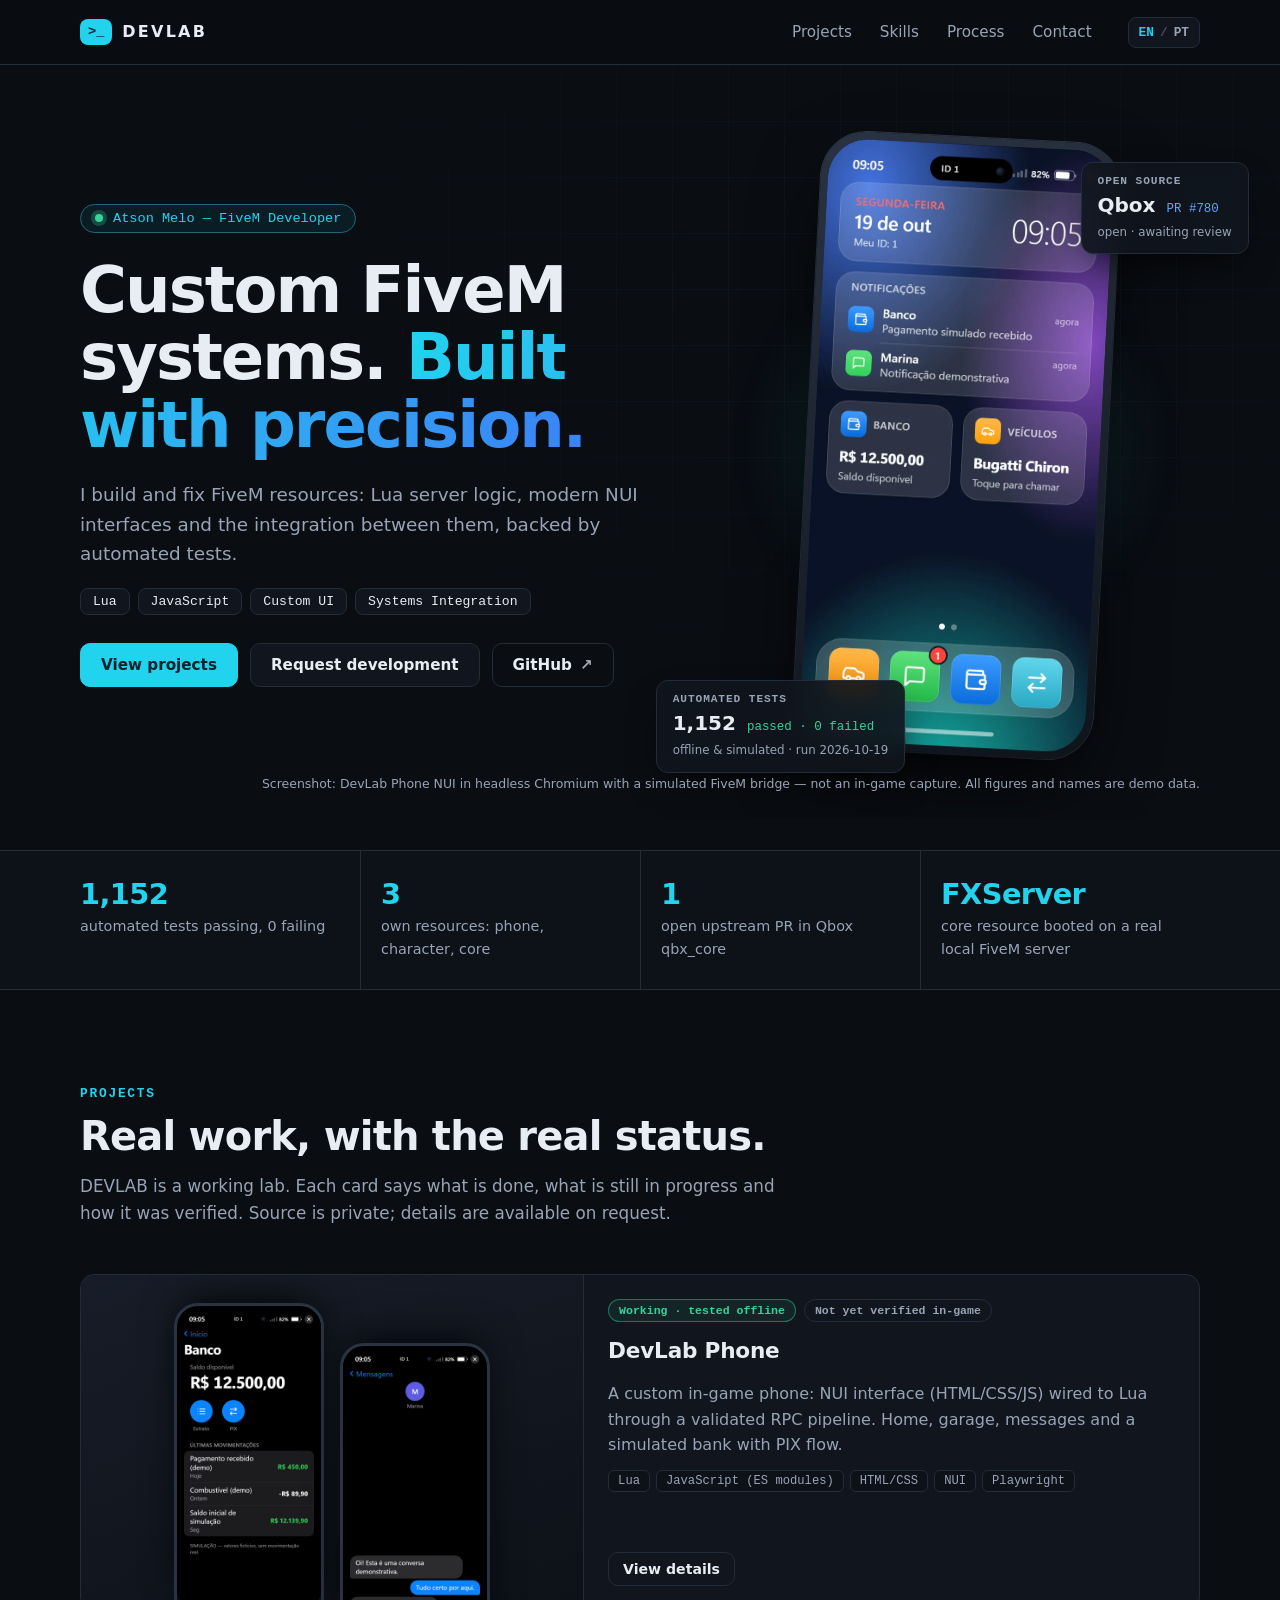
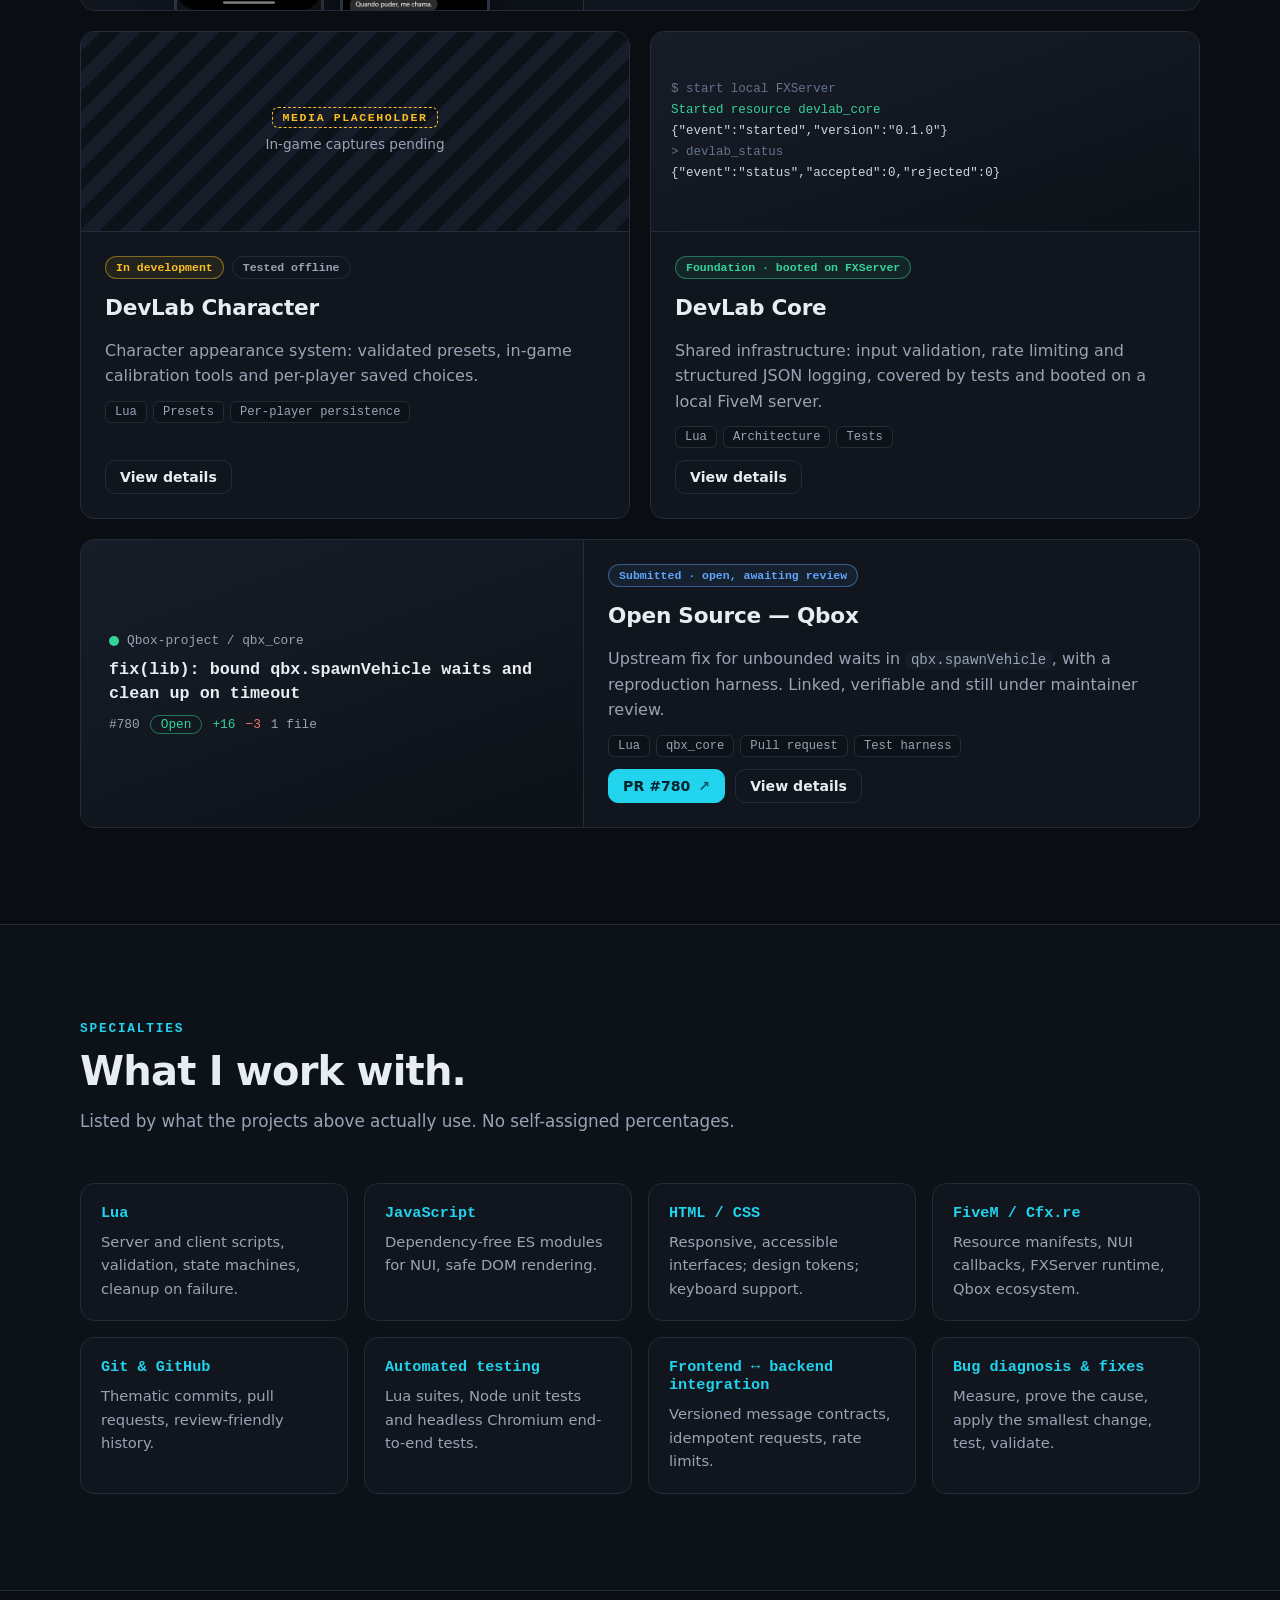
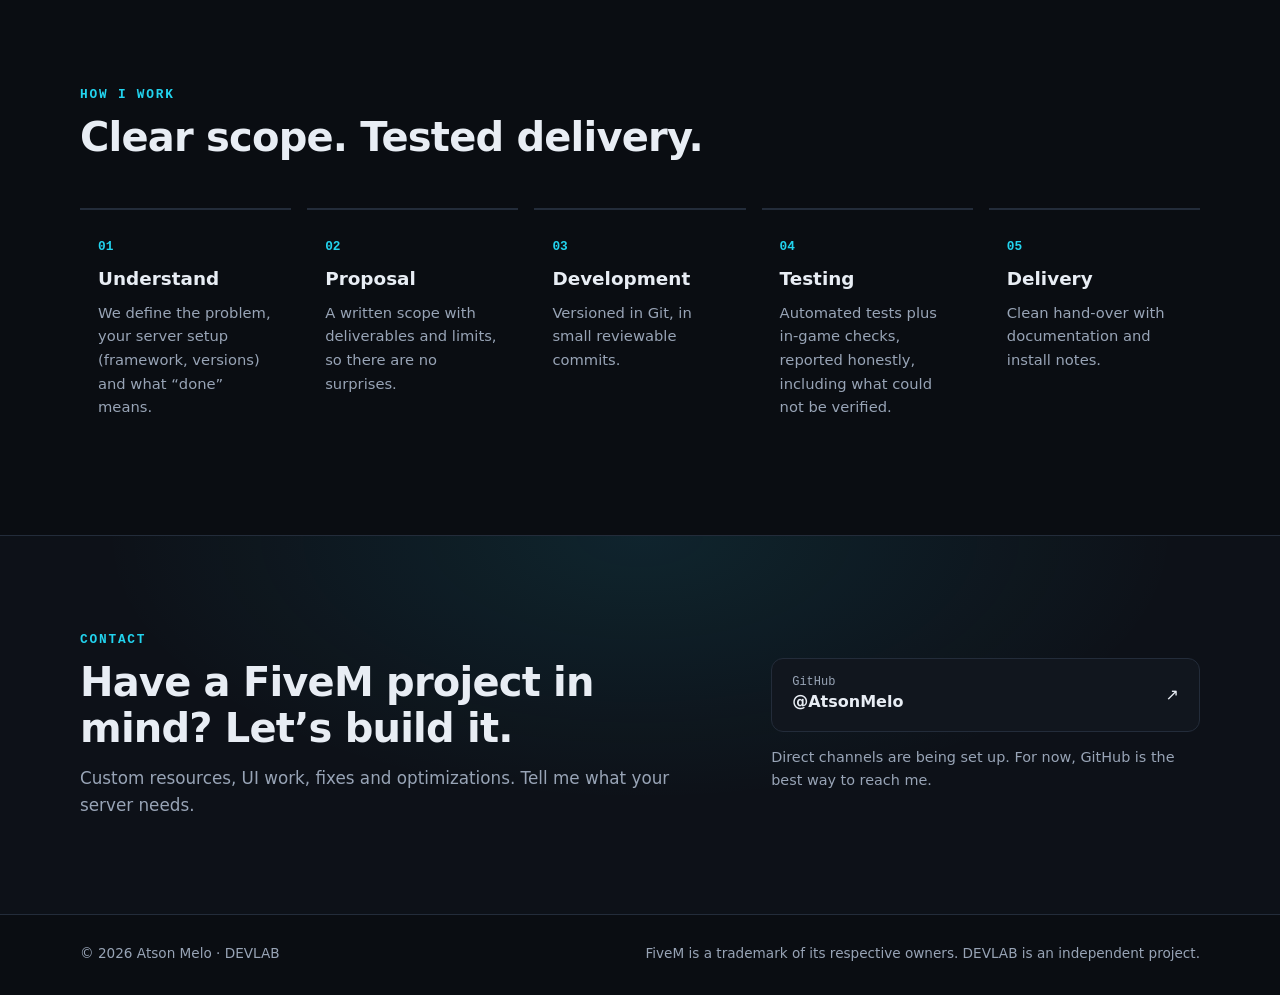
==== index.html @ 401425ad "feat: DEVLAB portfolio v1 (static, bilingual EN/PT, QA suite) Co-Authored-By: Claude Sonnet 5.5 <nor" ====
<!doctype html>
<html lang="en">
<head>
  <meta charset="utf-8">
  <meta name="viewport" content="width=device-width, initial-scale=1">
  <title>DEVLAB — Atson Melo | FiveM Developer</title>
  <meta name="description" content="Atson Melo — FiveM developer. Custom Lua systems, modern NUI interfaces, frontend/Lua integration, automated tests and open source contributions.">
  <meta name="theme-color" content="#0a0d12">
  <link rel="canonical" href="https://atsonmelo.github.io/">
  <link rel="icon" href="assets/img/favicon.svg" type="image/svg+xml">

  <meta property="og:type" content="website">
  <meta property="og:site_name" content="DEVLAB">
  <meta property="og:title" content="DEVLAB — Atson Melo | FiveM Developer">
  <meta property="og:description" content="Custom FiveM systems. Built with precision. Lua • JavaScript • Custom UI • Systems Integration.">
  <meta property="og:url" content="https://atsonmelo.github.io/">
  <meta property="og:image" content="https://atsonmelo.github.io/assets/img/og.png">
  <meta property="og:image:width" content="1200">
  <meta property="og:image:height" content="630">
  <meta name="twitter:card" content="summary_large_image">

  <link rel="stylesheet" href="assets/css/styles.css">
  <script>document.documentElement.classList.add('js')</script>
  <script type="application/ld+json">
  {"@context":"https://schema.org","@type":"Person","name":"Atson Melo","jobTitle":"FiveM Developer","url":"https://atsonmelo.github.io/","sameAs":["https://github.com/AtsonMelo"],"knowsAbout":["FiveM","Lua","JavaScript","NUI","Qbox"]}
  </script>
</head>
<body>
<a class="skip" href="#main" data-i18n="nav.skip">Skip to content</a>

<header class="site-header">
  <div class="wrap bar">
    <a class="brand" href="#top" aria-label="DEVLAB — Atson Melo"><span class="brand-mark" aria-hidden="true">&gt;_</span><span class="brand-name">DEVLAB</span></a>
    <nav class="nav" id="nav" aria-label="Primary">
      <a href="#projects" data-i18n="nav.projects">Projects</a>
      <a href="#skills" data-i18n="nav.skills">Skills</a>
      <a href="#process" data-i18n="nav.process">Process</a>
      <a href="#contact" data-i18n="nav.contact">Contact</a>
    </nav>
    <div class="bar-actions">
      <button class="lang" id="lang" type="button" aria-label="Language / Idioma" data-lang="en"><span data-l="en">EN</span><i aria-hidden="true">/</i><span data-l="pt">PT</span></button>
      <button class="burger" id="burger" type="button" aria-label="Menu" aria-expanded="false" aria-controls="nav"><span></span><span></span></button>
    </div>
  </div>
</header>

<main id="main">
<!-- ============ HERO ============ -->
<section class="hero" id="top">
  <div class="wrap hero-grid">
    <div class="hero-copy">
      <p class="eyebrow"><span class="dot" aria-hidden="true"></span><span data-i18n="hero.eyebrow">Atson Melo — FiveM Developer</span></p>
      <h1><span data-i18n="hero.h1a">Custom FiveM systems.</span> <em data-i18n="hero.h1b">Built with precision.</em></h1>
      <p class="lead" data-i18n="hero.lead">I build and fix FiveM resources: Lua server logic, modern NUI interfaces and the integration between them, backed by automated tests.</p>
      <p class="stack" aria-label="Stack"><span>Lua</span><span>JavaScript</span><span>Custom UI</span><span>Systems Integration</span></p>
      <div class="cta-row">
        <a class="btn primary" href="#projects" data-i18n="hero.cta1">View projects</a>
        <a class="btn" href="#contact" data-i18n="hero.cta2">Request development</a>
        <a class="btn ghost" href="https://github.com/AtsonMelo" rel="noopener" data-github>GitHub<span class="ext" aria-hidden="true">↗</span></a>
      </div>
    </div>

    <div class="hero-visual" aria-hidden="false">
      <div class="glow" aria-hidden="true"></div>
      <figure class="phone-frame">
        <img src="assets/img/phone-home.webp" width="332" height="700" alt="DevLab Phone home screen: widgets, notifications and app dock, rendered in headless Chromium with a simulated FiveM bridge" data-i18n-alt="hero.phoneAlt" fetchpriority="high">
      </figure>
      <div class="float f1">
        <span class="f-label" data-i18n="hero.f1l">Automated tests</span>
        <strong>1,152 <small>passed · 0 failed</small></strong>
        <span class="f-note" data-i18n="hero.f1n">offline &amp; simulated · run 2026-10-19</span>
      </div>
      <div class="float f2">
        <span class="f-label" data-i18n="hero.f2l">Open source</span>
        <strong>Qbox <small>PR #780</small></strong>
        <span class="f-note" data-i18n="hero.f2n">open · awaiting review</span>
      </div>
    </div>
  </div>
  <p class="wrap shot-note" data-i18n="hero.shotNote">Screenshot: DevLab Phone NUI in headless Chromium with a simulated FiveM bridge — not an in-game capture. All figures and names are demo data.</p>
</section>

<!-- ============ PROOF STRIP ============ -->
<section class="proof" aria-label="Evidence">
  <div class="wrap proof-grid">
    <div><strong>1,152</strong><span data-i18n="proof.tests">automated tests passing, 0 failing</span></div>
    <div><strong>3</strong><span data-i18n="proof.res">own resources: phone, character, core</span></div>
    <div><strong>1</strong><span data-i18n="proof.pr">open upstream PR in Qbox qbx_core</span></div>
    <div><strong>FXServer</strong><span data-i18n="proof.boot">core resource booted on a real local FiveM server</span></div>
  </div>
</section>

<!-- ============ PROJECTS ============ -->
<section class="section" id="projects">
  <div class="wrap">
    <header class="section-head">
      <p class="kicker" data-i18n="proj.kicker">Projects</p>
      <h2 data-i18n="proj.title">Real work, with the real status.</h2>
      <p class="sub" data-i18n="proj.sub">DEVLAB is a working lab. Each card says what is done, what is still in progress and how it was verified. Source is private; details are available on request.</p>
    </header>

    <div class="cards">
      <!-- Phone -->
      <article class="card card-wide">
        <div class="card-media media-phones" aria-hidden="true">
          <img src="assets/img/phone-bank.webp" width="332" height="700" alt="" loading="lazy">
          <img src="assets/img/phone-messages.webp" width="332" height="700" alt="" loading="lazy">
        </div>
        <div class="card-body">
          <div class="badges"><span class="badge ok" data-i18n="st.tested">Working · tested offline</span><span class="badge" data-i18n="st.nogame">Not yet verified in-game</span></div>
          <h3>DevLab Phone</h3>
          <p data-i18n="p.phone.desc">A custom in-game phone: NUI interface (HTML/CSS/JS) wired to Lua through a validated RPC pipeline. Home, garage, messages and a simulated bank with PIX flow.</p>
          <ul class="tags"><li>Lua</li><li>JavaScript (ES modules)</li><li>HTML/CSS</li><li>NUI</li><li>Playwright</li></ul>
          <button class="btn small" type="button" data-open="dlg-phone" data-i18n="card.details">View details</button>
        </div>
      </article>

      <!-- Character -->
      <article class="card">
        <div class="card-media placeholder" role="img" aria-label="Media placeholder">
          <span class="ph-tag" data-i18n="ph.tag">MEDIA PLACEHOLDER</span>
          <span class="ph-txt" data-i18n="ph.char">In-game captures pending</span>
        </div>
        <div class="card-body">
          <div class="badges"><span class="badge warn" data-i18n="st.dev">In development</span><span class="badge" data-i18n="st.tested2">Tested offline</span></div>
          <h3>DevLab Character</h3>
          <p data-i18n="p.char.desc">Character appearance system: validated presets, in-game calibration tools and per-player saved choices.</p>
          <ul class="tags"><li>Lua</li><li>Presets</li><li>Per-player persistence</li></ul>
          <button class="btn small" type="button" data-open="dlg-char" data-i18n="card.details">View details</button>
        </div>
      </article>

      <!-- Core -->
      <article class="card">
        <div class="card-media term" aria-hidden="true">
<pre><span class="t-dim">$ start local FXServer</span>
<span class="t-ok">Started resource devlab_core</span>
{"event":"started","version":"0.1.0"}
<span class="t-dim">&gt; devlab_status</span>
{"event":"status","accepted":0,"rejected":0}</pre>
        </div>
        <div class="card-body">
          <div class="badges"><span class="badge ok" data-i18n="st.found">Foundation · booted on FXServer</span></div>
          <h3>DevLab Core</h3>
          <p data-i18n="p.core.desc">Shared infrastructure: input validation, rate limiting and structured JSON logging, covered by tests and booted on a local FiveM server.</p>
          <ul class="tags"><li>Lua</li><li data-i18n="tag.arch">Architecture</li><li data-i18n="tag.tests">Tests</li></ul>
          <button class="btn small" type="button" data-open="dlg-core" data-i18n="card.details">View details</button>
        </div>
      </article>

      <!-- Qbox -->
      <article class="card card-wide card-oss">
        <div class="card-media oss" aria-hidden="true">
          <div class="pr-chip"><span class="pr-dot"></span>Qbox-project / qbx_core</div>
          <div class="pr-title">fix(lib): bound qbx.spawnVehicle waits and clean up on timeout</div>
          <div class="pr-meta"><span>#780</span><span class="pr-state">Open</span><span class="plus">+16</span><span class="minus">−3</span><span>1 file</span></div>
        </div>
        <div class="card-body">
          <div class="badges"><span class="badge info" data-i18n="st.open">Submitted · open, awaiting review</span></div>
          <h3>Open Source — Qbox</h3>
          <p data-i18n="p.oss.desc">Upstream fix for unbounded waits in <code>qbx.spawnVehicle</code>, with a reproduction harness. Linked, verifiable and still under maintainer review.</p>
          <ul class="tags"><li>Lua</li><li>qbx_core</li><li>Pull request</li><li>Test harness</li></ul>
          <div class="card-actions">
            <a class="btn small primary" href="https://github.com/Qbox-project/qbx_core/pull/780" rel="noopener">PR #780<span class="ext" aria-hidden="true">↗</span></a>
            <button class="btn small" type="button" data-open="dlg-oss" data-i18n="card.details">View details</button>
          </div>
        </div>
      </article>
    </div>
  </div>
</section>

<!-- ============ SKILLS ============ -->
<section class="section alt" id="skills">
  <div class="wrap">
    <header class="section-head">
      <p class="kicker" data-i18n="sk.kicker">Specialties</p>
      <h2 data-i18n="sk.title">What I work with.</h2>
      <p class="sub" data-i18n="sk.sub">Listed by what the projects above actually use. No self-assigned percentages.</p>
    </header>
    <ul class="skills">
      <li><b>Lua</b><span data-i18n="sk.lua">Server and client scripts, validation, state machines, cleanup on failure.</span></li>
      <li><b>JavaScript</b><span data-i18n="sk.js">Dependency-free ES modules for NUI, safe DOM rendering.</span></li>
      <li><b>HTML / CSS</b><span data-i18n="sk.css">Responsive, accessible interfaces; design tokens; keyboard support.</span></li>
      <li><b>FiveM / Cfx.re</b><span data-i18n="sk.cfx">Resource manifests, NUI callbacks, FXServer runtime, Qbox ecosystem.</span></li>
      <li><b>Git &amp; GitHub</b><span data-i18n="sk.git">Thematic commits, pull requests, review-friendly history.</span></li>
      <li><b data-i18n="sk.testsT">Automated testing</b><span data-i18n="sk.tests">Lua suites, Node unit tests and headless Chromium end-to-end tests.</span></li>
      <li><b data-i18n="sk.intT">Frontend ↔ backend integration</b><span data-i18n="sk.int">Versioned message contracts, idempotent requests, rate limits.</span></li>
      <li><b data-i18n="sk.dbgT">Bug diagnosis &amp; fixes</b><span data-i18n="sk.dbg">Measure, prove the cause, apply the smallest change, test, validate.</span></li>
    </ul>
  </div>
</section>

<!-- ============ PROCESS ============ -->
<section class="section" id="process">
  <div class="wrap">
    <header class="section-head">
      <p class="kicker" data-i18n="pr.kicker">How I work</p>
      <h2 data-i18n="pr.title">Clear scope. Tested delivery.</h2>
    </header>
    <ol class="steps">
      <li><span class="n">01</span><h3 data-i18n="pr.s1">Understand</h3><p data-i18n="pr.s1d">We define the problem, your server setup (framework, versions) and what “done” means.</p></li>
      <li><span class="n">02</span><h3 data-i18n="pr.s2">Proposal</h3><p data-i18n="pr.s2d">A written scope with deliverables and limits, so there are no surprises.</p></li>
      <li><span class="n">03</span><h3 data-i18n="pr.s3">Development</h3><p data-i18n="pr.s3d">Versioned in Git, in small reviewable commits.</p></li>
      <li><span class="n">04</span><h3 data-i18n="pr.s4">Testing</h3><p data-i18n="pr.s4d">Automated tests plus in-game checks, reported honestly, including what could not be verified.</p></li>
      <li><span class="n">05</span><h3 data-i18n="pr.s5">Delivery</h3><p data-i18n="pr.s5d">Clean hand-over with documentation and install notes.</p></li>
    </ol>
  </div>
</section>

<!-- ============ CONTACT ============ -->
<section class="section contact" id="contact">
  <div class="wrap contact-box">
    <div>
      <p class="kicker" data-i18n="ct.kicker">Contact</p>
      <h2 data-i18n="ct.title">Have a FiveM project in mind? Let’s build it.</h2>
      <p class="sub" data-i18n="ct.sub">Custom resources, UI work, fixes and optimizations. Tell me what your server needs.</p>
    </div>
    <div class="channels">
      <ul id="channels" class="channel-list"></ul>
      <p id="channels-note" class="note" hidden data-i18n="ct.note">Direct channels are being set up. For now, GitHub is the best way to reach me.</p>
    </div>
  </div>
</section>
</main>

<footer class="site-footer">
  <div class="wrap foot">
    <span>© <span id="year">2026</span> Atson Melo · DEVLAB</span>
    <span data-i18n="ft.note">FiveM is a trademark of its respective owners. DEVLAB is an independent project.</span>
  </div>
</footer>

<!-- ============ DETAIL DIALOGS ============ -->
<dialog id="dlg-phone" aria-labelledby="dlg-phone-t">
  <div class="dlg-head"><h3 id="dlg-phone-t">DevLab Phone</h3><button class="x" type="button" data-close aria-label="Close">×</button></div>
  <div class="dlg-body">
    <h4 data-i18n="d.done">Implemented</h4>
    <ul>
      <li data-i18n="p.phone.a1">HUD button, cursor mode, navigation stack and layered ESC handling.</li>
      <li data-i18n="p.phone.a2">NUI ↔ Lua handshake with reconnect, and an RPC pipeline with idempotency and rate limiting.</li>
      <li data-i18n="p.phone.a3">Apps: home widgets, garage (vehicle-call state machine), messages, DevBank and PIX flow.</li>
      <li data-i18n="p.phone.a4">Banking and messages are simulations with demo data; no real value is moved.</li>
      <li data-i18n="p.phone.a5">User text is rendered as plain text; HTML in messages stays literal (covered by a test).</li>
    </ul>
    <h4 data-i18n="d.tests">Verification</h4>
    <ul>
      <li data-i18n="p.phone.t1">617 Lua assertions, 5 Node unit tests, 112 headless Chromium end-to-end checks.</li>
      <li data-i18n="p.phone.t2">Run on 2026-10-19, 0 failures. All with a simulated FiveM bridge.</li>
    </ul>
    <h4 data-i18n="d.next">Not done yet</h4>
    <ul>
      <li data-i18n="p.phone.n1">In-game verification on GTA V Enhanced (NUI focus, ESC vs. pause menu).</li>
      <li data-i18n="p.phone.n2">Persistence, Qbox adapter and real player-to-player messaging.</li>
    </ul>
  </div>
</dialog>

<dialog id="dlg-char" aria-labelledby="dlg-char-t">
  <div class="dlg-head"><h3 id="dlg-char-t">DevLab Character</h3><button class="x" type="button" data-close aria-label="Close">×</button></div>
  <div class="dlg-body">
    <h4 data-i18n="d.done">Implemented</h4>
    <ul>
      <li data-i18n="p.char.a1">Appearance presets (face, hair, beard, clothing slots) applied through the game’s ped component and overlay natives.</li>
      <li data-i18n="p.char.a2">Every piece is validated against what the current game build actually has; missing ones are skipped and logged instead of guessed.</li>
      <li data-i18n="p.char.a3">In-game calibration tools: step through pieces, keep the one you like; saved per player on the server and reused on the next apply.</li>
      <li data-i18n="p.char.a4">Optional re-apply on join and respawn.</li>
    </ul>
    <h4 data-i18n="d.tests">Verification</h4>
    <ul><li data-i18n="p.char.t1">389 offline Lua assertions, 0 failures (2026-10-19).</li></ul>
    <h4 data-i18n="d.next">Not done yet</h4>
    <ul><li data-i18n="p.char.n1">Nothing has been verified visually in GTA V Enhanced yet, so no screenshots are shown. The card uses a placeholder on purpose.</li></ul>
  </div>
</dialog>

<dialog id="dlg-core" aria-labelledby="dlg-core-t">
  <div class="dlg-head"><h3 id="dlg-core-t">DevLab Core</h3><button class="x" type="button" data-close aria-label="Close">×</button></div>
  <div class="dlg-body">
    <h4 data-i18n="d.done">Implemented</h4>
    <ul>
      <li data-i18n="p.core.a1">Input validation, rate limiting and structured JSON logging shared by the other resources.</li>
      <li data-i18n="p.core.a2">Booted on a real local FXServer: resource starts, logs its events and answers a console status command.</li>
    </ul>
    <h4 data-i18n="d.tests">Verification</h4>
    <ul>
      <li data-i18n="p.core.t1">29 offline assertions, 0 failures (2026-10-19).</li>
      <li data-i18n="p.core.t2">Lesson learned: offline tests with a simulated <code>require</code> hid a real load error. Only the runtime boot exposed it, so it was fixed and covered by new tests.</li>
    </ul>
    <h4 data-i18n="d.next">Not done yet</h4>
    <ul><li data-i18n="p.core.n1">In-game test with a connected client (ping/pong, rate limit, player ACE).</li></ul>
  </div>
</dialog>

<dialog id="dlg-oss" aria-labelledby="dlg-oss-t">
  <div class="dlg-head"><h3 id="dlg-oss-t">Qbox — qbx_core</h3><button class="x" type="button" data-close aria-label="Close">×</button></div>
  <div class="dlg-body">
    <h4 data-i18n="d.done">Submitted</h4>
    <ul>
      <li data-i18n="p.oss.a1">PR #780 bounds the waits in <code>qbx.spawnVehicle</code> and deletes the created vehicle on timeout (1 file, +16 −3).</li>
      <li data-i18n="p.oss.a2">Related to issue #678. A reproduction harness fails on the original code and passes with the fix.</li>
    </ul>
    <h4 data-i18n="d.status">Current status</h4>
    <ul>
      <li data-i18n="p.oss.s1">Open, review required. It has not been merged and nothing here claims it will be.</li>
      <li data-i18n="p.oss.s2">Validated in a simulated harness. It does not prove the slowdown reported in the issue is gone under real load; that depends on maintainer review and real-world testing.</li>
    </ul>
    <p class="dlg-links"><a href="https://github.com/Qbox-project/qbx_core/pull/780" rel="noopener">Pull request #780 ↗</a> · <a href="https://github.com/Qbox-project/qbx_core/issues/678" rel="noopener">Issue #678 ↗</a></p>
  </div>
</dialog>

<script src="assets/js/config.js"></script>
<script src="assets/js/i18n.js"></script>
<script src="assets/js/main.js"></script>
</body>
</html>
---- assets/css/styles.css ----
/* DEVLAB — Atson Melo. Static, no build. Tokens first; edit colors here. */
:root {
  color-scheme: dark;
  --bg: #0a0d12;
  --bg-alt: #0d1118;
  --surface: #11161e;
  --surface-2: #171d28;
  --line: #232c3a;
  --text: #e8edf4;
  --muted: #98a4b6;
  --accent: #22d3ee;
  --accent-ink: #03222a;
  --accent-2: #3b82f6;
  --ok: #34d399;
  --warn: #fbbf24;
  --info: #60a5fa;
  --radius: 14px;
  --font: ui-sans-serif, system-ui, -apple-system, "Segoe UI", Roboto, "Helvetica Neue", Arial, sans-serif;
  --mono: ui-monospace, "Cascadia Code", "SF Mono", Menlo, Consolas, monospace;
  --wrap: 1120px;
}
*, *::before, *::after { box-sizing: border-box; }
html { scroll-behavior: smooth; scroll-padding-top: 76px; }
body { margin: 0; background: var(--bg); color: var(--text); font: 16px/1.6 var(--font); -webkit-font-smoothing: antialiased; }
img { max-width: 100%; height: auto; display: block; }
a { color: inherit; }
code { font-family: var(--mono); font-size: .88em; background: var(--surface-2); padding: .1em .4em; border-radius: 6px; }
.wrap { width: min(var(--wrap), 100% - 32px); margin-inline: auto; }
:focus-visible { outline: 2px solid var(--accent); outline-offset: 3px; border-radius: 6px; }
.skip { position: absolute; left: 16px; top: -60px; background: var(--accent); color: var(--accent-ink); padding: 8px 14px; border-radius: 8px; z-index: 100; font-weight: 600; }
.skip:focus { top: 12px; }

/* ---------- header ---------- */
.site-header { position: sticky; top: 0; z-index: 50; background: color-mix(in srgb, var(--bg) 82%, transparent); backdrop-filter: blur(12px); border-bottom: 1px solid var(--line); }
.bar { display: flex; align-items: center; gap: 24px; height: 64px; }
.brand { display: inline-flex; align-items: center; gap: 10px; text-decoration: none; font-weight: 800; letter-spacing: .14em; }
.brand-mark { font-family: var(--mono); color: var(--accent-ink); background: var(--accent); border-radius: 8px; padding: 2px 8px; font-size: .85rem; letter-spacing: 0; }
.nav { display: flex; gap: 4px; margin-left: auto; }
.nav a { text-decoration: none; color: var(--muted); padding: 8px 12px; border-radius: 8px; font-size: .95rem; transition: color .2s, background .2s; }
.nav a:hover { color: var(--text); background: var(--surface); }
.bar-actions { display: flex; align-items: center; gap: 8px; }
.lang { font: 600 .8rem var(--mono); color: var(--muted); background: var(--surface); border: 1px solid var(--line); border-radius: 8px; padding: 7px 10px; cursor: pointer; display: inline-flex; gap: 6px; }
.lang i { opacity: .4; font-style: normal; }
.lang[data-lang="en"] [data-l="en"], .lang[data-lang="pt"] [data-l="pt"] { color: var(--accent); }
.lang:hover { border-color: var(--accent); }
.burger { display: none; width: 40px; height: 36px; background: var(--surface); border: 1px solid var(--line); border-radius: 8px; cursor: pointer; position: relative; }
.burger span { position: absolute; left: 10px; right: 10px; height: 2px; background: var(--text); transition: transform .2s, top .2s; }
.burger span:nth-child(1) { top: 13px; } .burger span:nth-child(2) { top: 21px; }
.burger[aria-expanded="true"] span:nth-child(1) { top: 17px; transform: rotate(45deg); }
.burger[aria-expanded="true"] span:nth-child(2) { top: 17px; transform: rotate(-45deg); }

/* ---------- buttons ---------- */
.btn { display: inline-flex; align-items: center; gap: 8px; font: 600 .95rem var(--font); text-decoration: none; color: var(--text); background: var(--surface); border: 1px solid var(--line); padding: 12px 20px; border-radius: 10px; cursor: pointer; transition: transform .15s, border-color .2s, background .2s; }
.btn:hover { border-color: var(--accent); transform: translateY(-1px); }
.btn.primary { background: var(--accent); color: var(--accent-ink); border-color: var(--accent); }
.btn.primary:hover { background: #67e8f9; }
.btn.ghost { background: transparent; }
.btn.small { padding: 8px 14px; font-size: .88rem; }
.ext { opacity: .7; }

/* ---------- hero ---------- */
.hero { position: relative; padding: 72px 0 24px; overflow: hidden; }
.hero::before { content: ""; position: absolute; inset: 0; background-image: linear-gradient(var(--line) 1px, transparent 1px), linear-gradient(90deg, var(--line) 1px, transparent 1px); background-size: 56px 56px; opacity: .22; mask-image: radial-gradient(ellipse 70% 70% at 70% 30%, #000 20%, transparent 75%); pointer-events: none; }
.hero-grid { position: relative; display: grid; grid-template-columns: 1.1fr .9fr; gap: 40px; align-items: center; }
.eyebrow { display: inline-flex; align-items: center; gap: 10px; font: 500 .85rem var(--mono); color: var(--accent); border: 1px solid color-mix(in srgb, var(--accent) 35%, var(--line)); background: color-mix(in srgb, var(--accent) 8%, transparent); padding: 6px 14px; border-radius: 999px; margin: 0 0 24px; }
.dot { width: 8px; height: 8px; border-radius: 50%; background: var(--ok); box-shadow: 0 0 0 4px color-mix(in srgb, var(--ok) 25%, transparent); }
h1 { font-size: clamp(2.3rem, 5.4vw, 4rem); line-height: 1.06; letter-spacing: -.03em; margin: 0 0 20px; font-weight: 800; }
h1 em { font-style: normal; background: linear-gradient(100deg, var(--accent), var(--accent-2)); -webkit-background-clip: text; background-clip: text; color: transparent; }
.lead { font-size: 1.15rem; color: var(--muted); max-width: 56ch; margin: 0 0 20px; }
.stack { display: flex; flex-wrap: wrap; gap: 8px; margin: 0 0 28px; }
.stack span { font: 500 .82rem var(--mono); color: var(--text); background: var(--surface); border: 1px solid var(--line); padding: 5px 12px; border-radius: 8px; }
.cta-row { display: flex; flex-wrap: wrap; gap: 12px; }
.hero-visual { position: relative; display: grid; place-items: center; min-height: 520px; }
.glow { position: absolute; width: 420px; height: 420px; border-radius: 50%; background: radial-gradient(circle, color-mix(in srgb, var(--accent) 30%, transparent), transparent 68%); filter: blur(20px); }
.phone-frame { position: relative; margin: 0; width: min(300px, 70vw); border-radius: 46px; padding: 7px; background: linear-gradient(160deg, #2a3342, #0f141b); box-shadow: 0 30px 80px -20px #000, 0 0 0 1px #2f3a4b; transform: rotate(3deg); }
.phone-frame img { border-radius: 40px; }
.float { position: absolute; background: color-mix(in srgb, var(--surface) 92%, transparent); border: 1px solid var(--line); border-radius: 12px; padding: 12px 16px; display: grid; gap: 2px; box-shadow: 0 16px 40px -16px #000; backdrop-filter: blur(8px); }
.float strong { font-size: 1.25rem; }
.float small { font: 500 .78rem var(--mono); color: var(--ok); margin-left: 4px; }
.f-label { font: 600 .7rem var(--mono); text-transform: uppercase; letter-spacing: .08em; color: var(--muted); }
.f-note { font-size: .74rem; color: var(--muted); }
.f1 { left: -12%; bottom: -3%; } .f2 { right: -10%; top: 4%; } .f2 small { color: var(--info); }
.shot-note { position: relative; margin: 20px auto 0; font-size: .78rem; color: var(--muted); text-align: right; }

/* ---------- proof ---------- */
.proof { border-block: 1px solid var(--line); background: var(--bg-alt); margin-top: 32px; }
.proof-grid { display: grid; grid-template-columns: repeat(4, 1fr); }
.proof-grid > div { padding: 28px 20px; border-left: 1px solid var(--line); display: grid; gap: 4px; align-content: start; }
.proof-grid > div:first-child { border-left: 0; padding-left: 0; }
.proof strong { font-size: 1.8rem; letter-spacing: -.02em; color: var(--accent); line-height: 1.1; }
.proof span { color: var(--muted); font-size: .9rem; }

/* ---------- sections ---------- */
.section { padding: 96px 0; }
.section.alt { background: var(--bg-alt); border-block: 1px solid var(--line); }
.section-head { max-width: 720px; margin-bottom: 48px; }
.kicker { font: 600 .8rem var(--mono); text-transform: uppercase; letter-spacing: .14em; color: var(--accent); margin: 0 0 12px; }
h2 { font-size: clamp(1.7rem, 3.4vw, 2.5rem); line-height: 1.15; letter-spacing: -.02em; margin: 0 0 14px; }
.sub { color: var(--muted); margin: 0; font-size: 1.05rem; }

/* ---------- cards ---------- */
.cards { display: grid; grid-template-columns: repeat(2, 1fr); gap: 20px; }
.card { background: var(--surface); border: 1px solid var(--line); border-radius: var(--radius); overflow: hidden; display: flex; flex-direction: column; transition: border-color .25s, transform .25s; }
.card:hover { border-color: color-mix(in srgb, var(--accent) 45%, var(--line)); transform: translateY(-3px); }
.card-wide { grid-column: 1 / -1; display: grid; grid-template-columns: .9fr 1.1fr; }
.card-media { min-height: 200px; background: linear-gradient(160deg, var(--surface-2), var(--bg-alt)); border-bottom: 1px solid var(--line); display: grid; place-items: center; position: relative; overflow: hidden; }
.card-wide .card-media { border-bottom: 0; border-right: 1px solid var(--line); }
.media-phones { grid-auto-flow: column; justify-content: center; align-items: end; gap: 16px; padding: 28px 24px 0; min-height: 320px; }
.media-phones img { width: 150px; border-radius: 24px 24px 0 0; border: 3px solid #2a3342; border-bottom: 0; box-shadow: 0 -10px 40px -10px #000; }
.media-phones img:nth-child(2) { margin-bottom: -40px; }
.placeholder { background: repeating-linear-gradient(135deg, var(--surface-2) 0 14px, var(--bg-alt) 14px 28px); text-align: center; gap: 6px; align-content: center; padding: 24px; }
.ph-tag { font: 700 .72rem var(--mono); letter-spacing: .14em; color: var(--warn); border: 1px dashed var(--warn); padding: 3px 10px; border-radius: 6px; }
.ph-txt { font-size: .85rem; color: var(--muted); }
.term { padding: 20px; place-items: stretch; align-items: center; }
.term pre { margin: 0; font: .78rem/1.7 var(--mono); color: #cbd5e1; white-space: pre-wrap; word-break: break-word; }
.t-dim { color: #64748b; } .t-ok { color: var(--ok); }
.oss { padding: 28px; place-items: start; align-content: center; gap: 10px; min-height: 240px; }
.pr-chip { font: 500 .8rem var(--mono); color: var(--muted); display: flex; align-items: center; gap: 8px; }
.pr-dot { width: 10px; height: 10px; border-radius: 50%; background: var(--ok); }
.pr-title { font: 600 1.05rem/1.4 var(--mono); color: var(--text); }
.pr-meta { display: flex; flex-wrap: wrap; gap: 10px; font: .8rem var(--mono); color: var(--muted); align-items: center; }
.pr-state { color: var(--ok); border: 1px solid color-mix(in srgb, var(--ok) 50%, transparent); border-radius: 999px; padding: 1px 10px; }
.plus { color: var(--ok); } .minus { color: #f87171; }
.card-body { padding: 24px; display: flex; flex-direction: column; gap: 12px; align-items: flex-start; flex: 1; }
.card-body h3 { margin: 0; font-size: 1.35rem; letter-spacing: -.01em; }
.card-body p { margin: 0; color: var(--muted); }
.card-body .btn { margin-top: auto; }
.card-actions { display: flex; gap: 10px; flex-wrap: wrap; margin-top: auto; }
.card-actions .btn { margin-top: 0; }
.badges { display: flex; flex-wrap: wrap; gap: 8px; }
.badge { font: 600 .72rem var(--mono); padding: 4px 10px; border-radius: 999px; border: 1px solid var(--line); color: var(--muted); }
.badge.ok { color: var(--ok); border-color: color-mix(in srgb, var(--ok) 45%, transparent); background: color-mix(in srgb, var(--ok) 8%, transparent); }
.badge.warn { color: var(--warn); border-color: color-mix(in srgb, var(--warn) 45%, transparent); background: color-mix(in srgb, var(--warn) 8%, transparent); }
.badge.info { color: var(--info); border-color: color-mix(in srgb, var(--info) 45%, transparent); background: color-mix(in srgb, var(--info) 8%, transparent); }
.tags { list-style: none; display: flex; flex-wrap: wrap; gap: 6px; padding: 0; margin: 0; }
.tags li { font: .76rem var(--mono); color: var(--muted); background: var(--bg-alt); border: 1px solid var(--line); padding: 3px 9px; border-radius: 6px; }

/* ---------- skills ---------- */
.skills { list-style: none; margin: 0; padding: 0; display: grid; grid-template-columns: repeat(4, 1fr); gap: 16px; }
.skills li { background: var(--surface); border: 1px solid var(--line); border-radius: var(--radius); padding: 20px; display: grid; gap: 8px; align-content: start; }
.skills b { color: var(--accent); font: 700 .95rem var(--mono); }
.skills span { color: var(--muted); font-size: .92rem; }

/* ---------- process ---------- */
.steps { list-style: none; margin: 0; padding: 0; display: grid; grid-template-columns: repeat(5, 1fr); gap: 16px; counter-reset: s; }
.steps li { position: relative; padding: 22px 18px 20px; border-top: 2px solid var(--line); }
.steps li:hover { border-top-color: var(--accent); }
.n { font: 700 .8rem var(--mono); color: var(--accent); }
.steps h3 { margin: 6px 0 8px; font-size: 1.15rem; }
.steps p { margin: 0; color: var(--muted); font-size: .92rem; }

/* ---------- contact ---------- */
.contact { background: radial-gradient(ellipse 60% 100% at 50% 0%, color-mix(in srgb, var(--accent) 10%, transparent), transparent 70%), var(--bg-alt); border-top: 1px solid var(--line); }
.contact-box { display: grid; grid-template-columns: 1.2fr .8fr; gap: 48px; align-items: center; }
.channel-list { list-style: none; margin: 0; padding: 0; display: grid; gap: 12px; }
.channel-list a, .channel-list .static { display: flex; align-items: center; justify-content: space-between; gap: 12px; padding: 16px 20px; border-radius: 12px; border: 1px solid var(--line); background: var(--surface); text-decoration: none; transition: border-color .2s, transform .15s; }
.channel-list a:hover { border-color: var(--accent); transform: translateX(3px); }
.channel-list small { font: .75rem var(--mono); color: var(--muted); display: block; }
.channel-list b { font-weight: 600; }
.note { color: var(--muted); font-size: .9rem; margin: 14px 0 0; }

/* ---------- footer ---------- */
.site-footer { border-top: 1px solid var(--line); padding: 28px 0; color: var(--muted); font-size: .85rem; }
.foot { display: flex; flex-wrap: wrap; justify-content: space-between; gap: 10px; }

/* ---------- dialog ---------- */
dialog { width: min(640px, calc(100% - 32px)); max-height: calc(100dvh - 48px); padding: 0; border: 1px solid var(--line); border-radius: 16px; background: var(--surface); color: var(--text); box-shadow: 0 40px 120px -20px #000; }
dialog::backdrop { background: rgba(3, 6, 10, .72); backdrop-filter: blur(3px); }
.dlg-head { display: flex; justify-content: space-between; align-items: center; padding: 18px 24px; border-bottom: 1px solid var(--line); position: sticky; top: 0; background: var(--surface); }
.dlg-head h3 { margin: 0; font-size: 1.2rem; }
.x { width: 36px; height: 36px; border-radius: 8px; border: 1px solid var(--line); background: var(--surface-2); color: var(--text); font-size: 1.3rem; line-height: 1; cursor: pointer; }
.x:hover { border-color: var(--accent); }
.dlg-body { padding: 8px 24px 24px; }
.dlg-body h4 { font: 700 .78rem var(--mono); text-transform: uppercase; letter-spacing: .1em; color: var(--accent); margin: 20px 0 8px; }
.dlg-body ul { margin: 0; padding-left: 20px; color: var(--muted); display: grid; gap: 6px; }
.dlg-links { margin: 20px 0 0; }
.dlg-links a { color: var(--accent); }

/* ---------- reveal (JS only) ---------- */
.js .reveal { opacity: 0; transform: translateY(14px); transition: opacity .6s ease, transform .6s ease; }
.js .reveal.in { opacity: 1; transform: none; }

/* ---------- responsive ---------- */
@media (max-width: 980px) {
  .hero-grid, .contact-box { grid-template-columns: 1fr; }
  .hero-visual { min-height: 460px; margin-top: 12px; }
  .skills { grid-template-columns: repeat(2, 1fr); }
  .steps { grid-template-columns: repeat(2, 1fr); }
  .proof-grid { grid-template-columns: repeat(2, 1fr); }
  .proof-grid > div:nth-child(3) { border-left: 0; padding-left: 0; }
  .proof-grid > div:nth-child(n+3) { border-top: 1px solid var(--line); }
}
@media (max-width: 760px) {
  .burger { display: block; }
  .nav { position: absolute; top: 64px; left: 0; right: 0; flex-direction: column; background: var(--bg); border-bottom: 1px solid var(--line); padding: 8px 16px 16px; display: none; margin: 0; }
  .nav.open { display: flex; }
  .nav a { padding: 12px; }
  .bar-actions { margin-left: auto; }
  .section { padding: 64px 0; }
  .cards { grid-template-columns: 1fr; }
  .card-wide { grid-template-columns: 1fr; }
  .card-wide .card-media { border-right: 0; border-bottom: 1px solid var(--line); }
  .f1 { left: 0; bottom: 2%; } .f2 { right: 0; top: 0; }
  .shot-note { text-align: left; }
}
@media (max-width: 520px) {
  .skills, .steps { grid-template-columns: 1fr; }
  .proof-grid > div { padding: 20px 12px; }
  .proof strong { font-size: 1.4rem; }
  .cta-row .btn { flex: 1 1 100%; justify-content: center; }
}
@media (prefers-reduced-motion: reduce) {
  html { scroll-behavior: auto; }
  *, *::before, *::after { transition: none !important; animation: none !important; }
  .js .reveal { opacity: 1; transform: none; }
  .btn:hover, .card:hover { transform: none; }
}
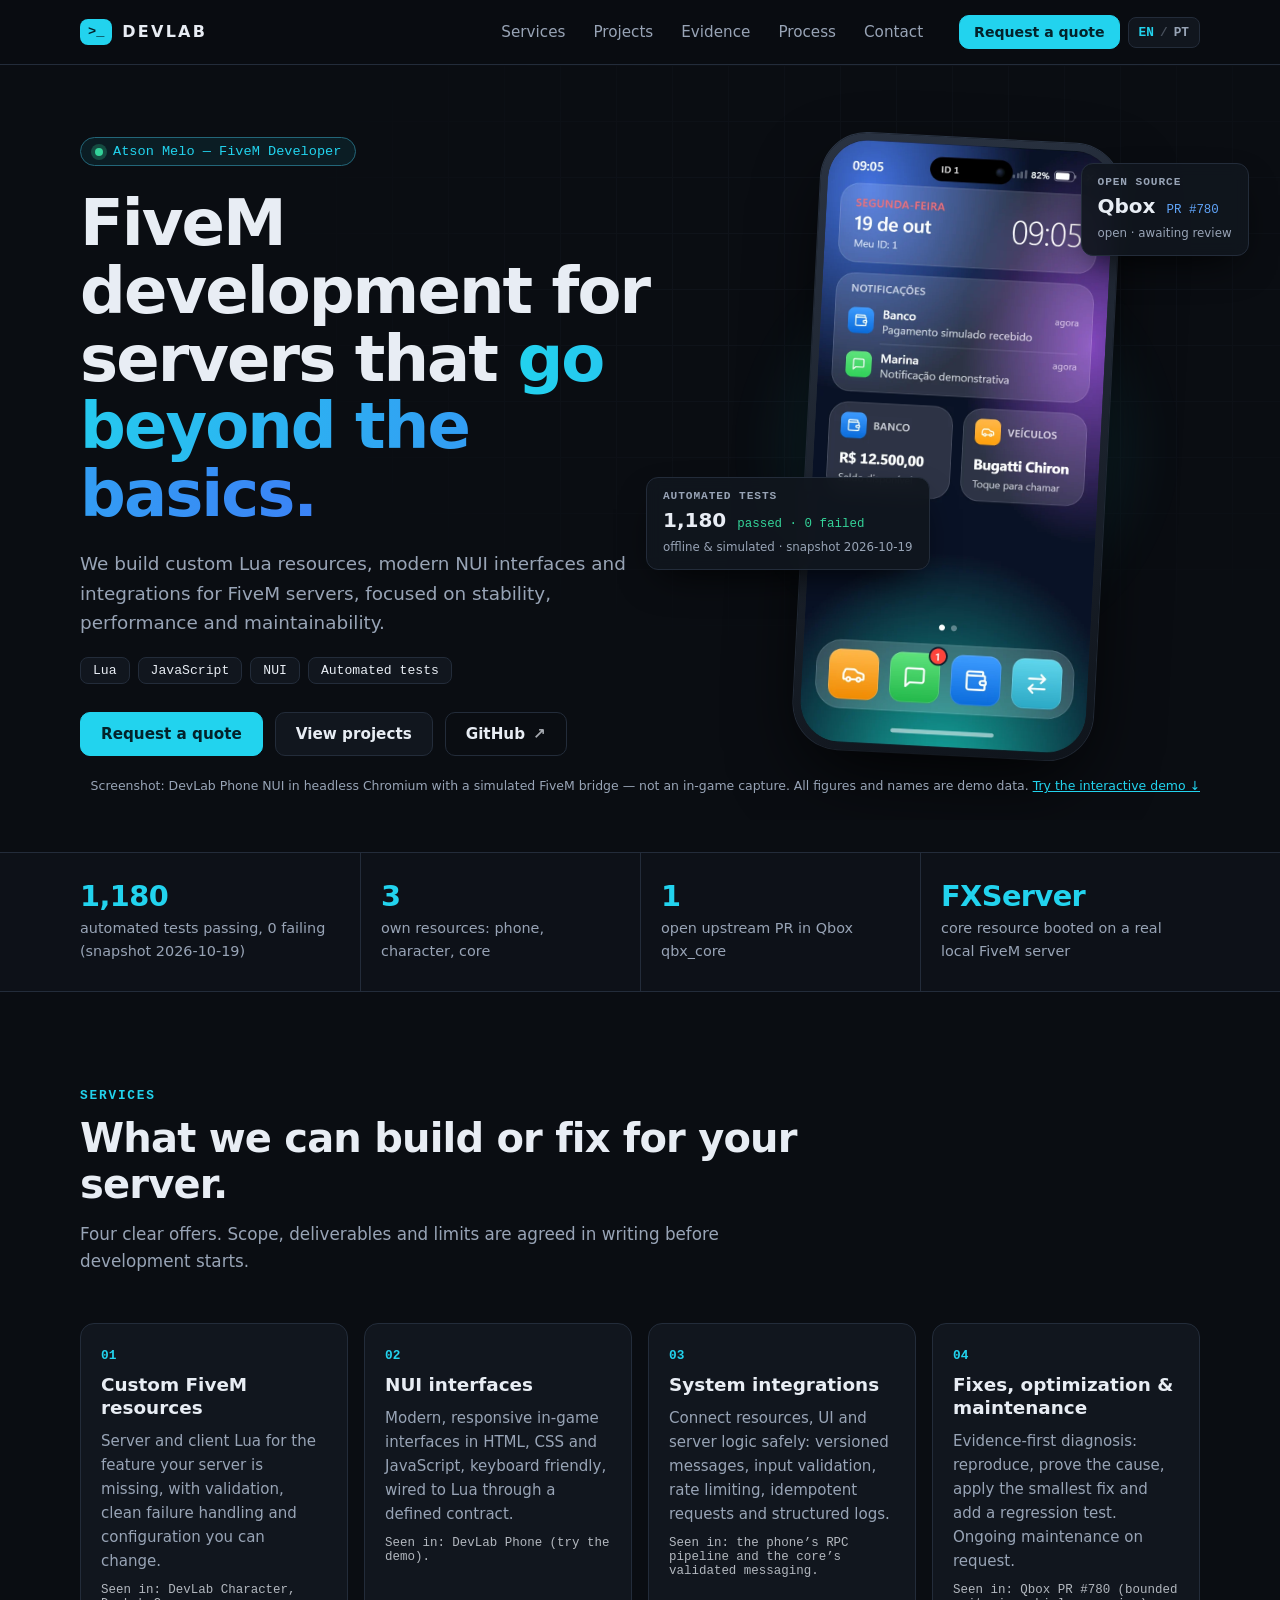
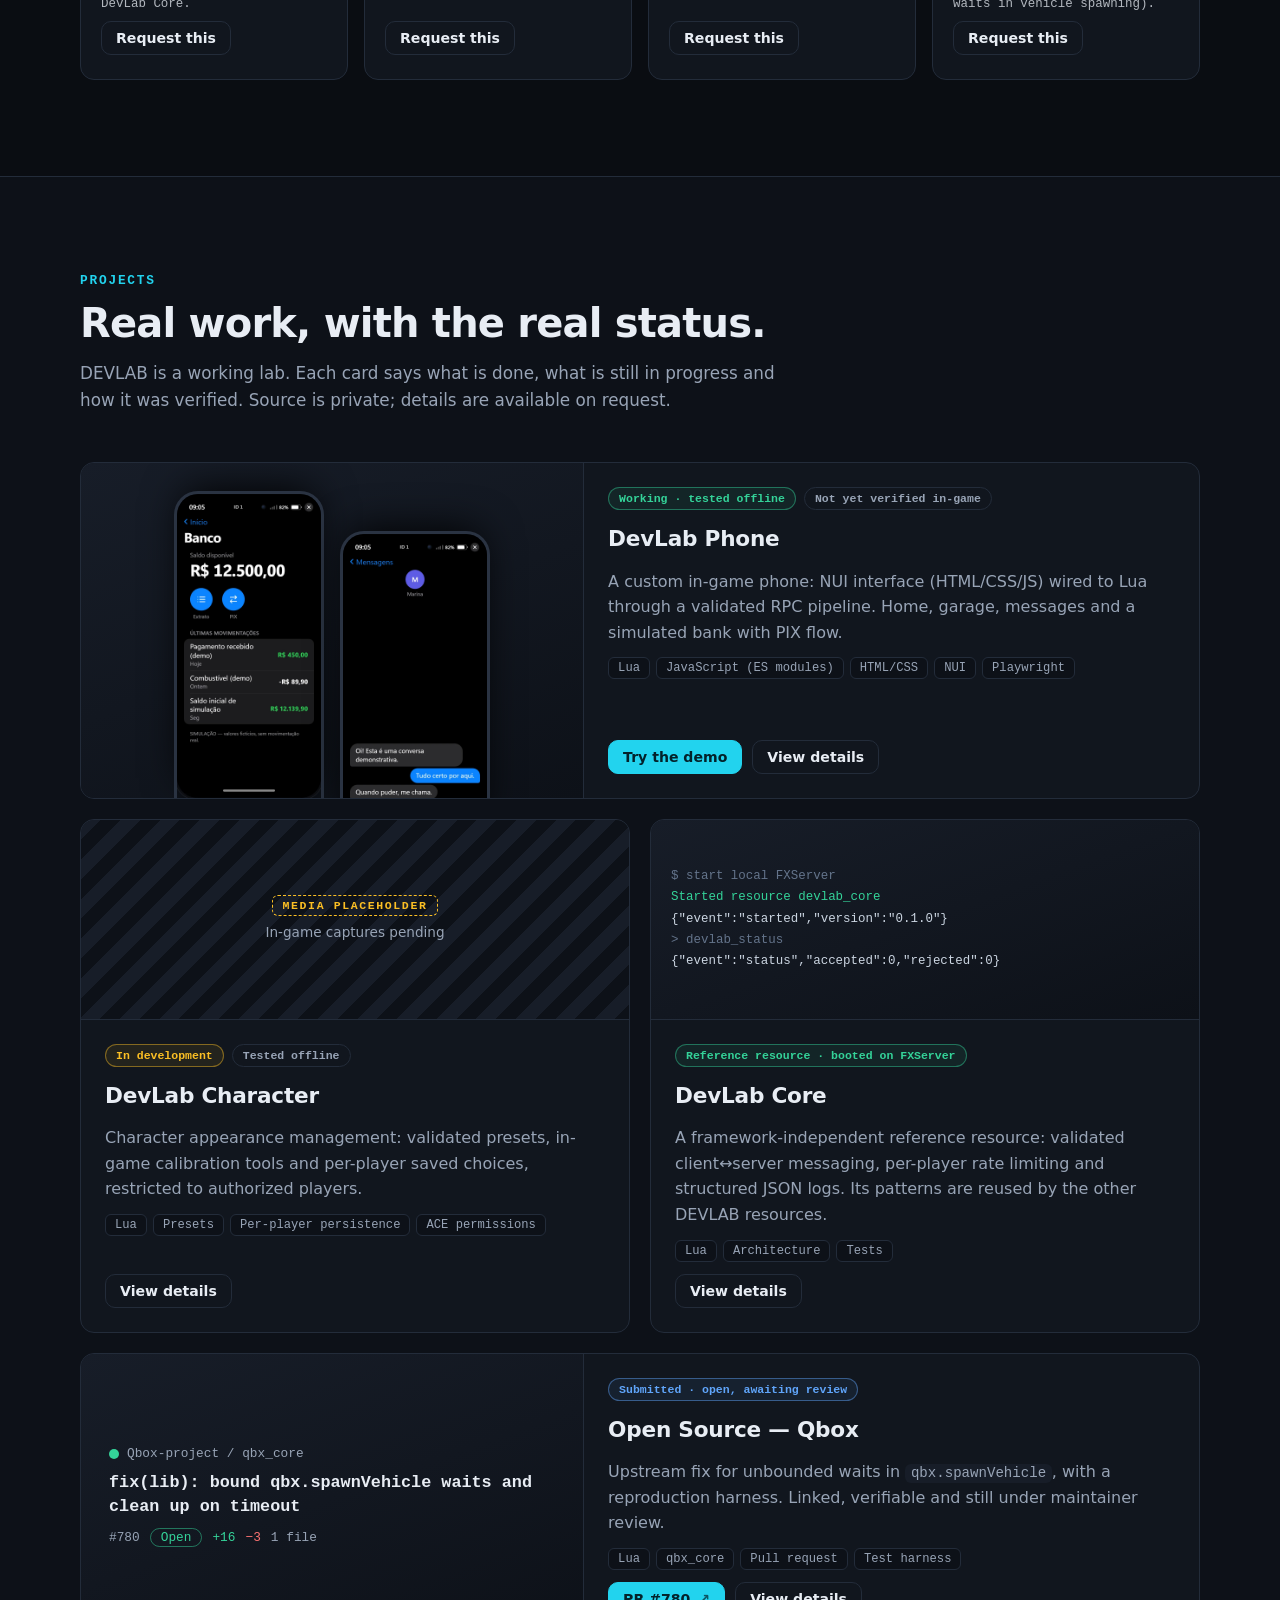
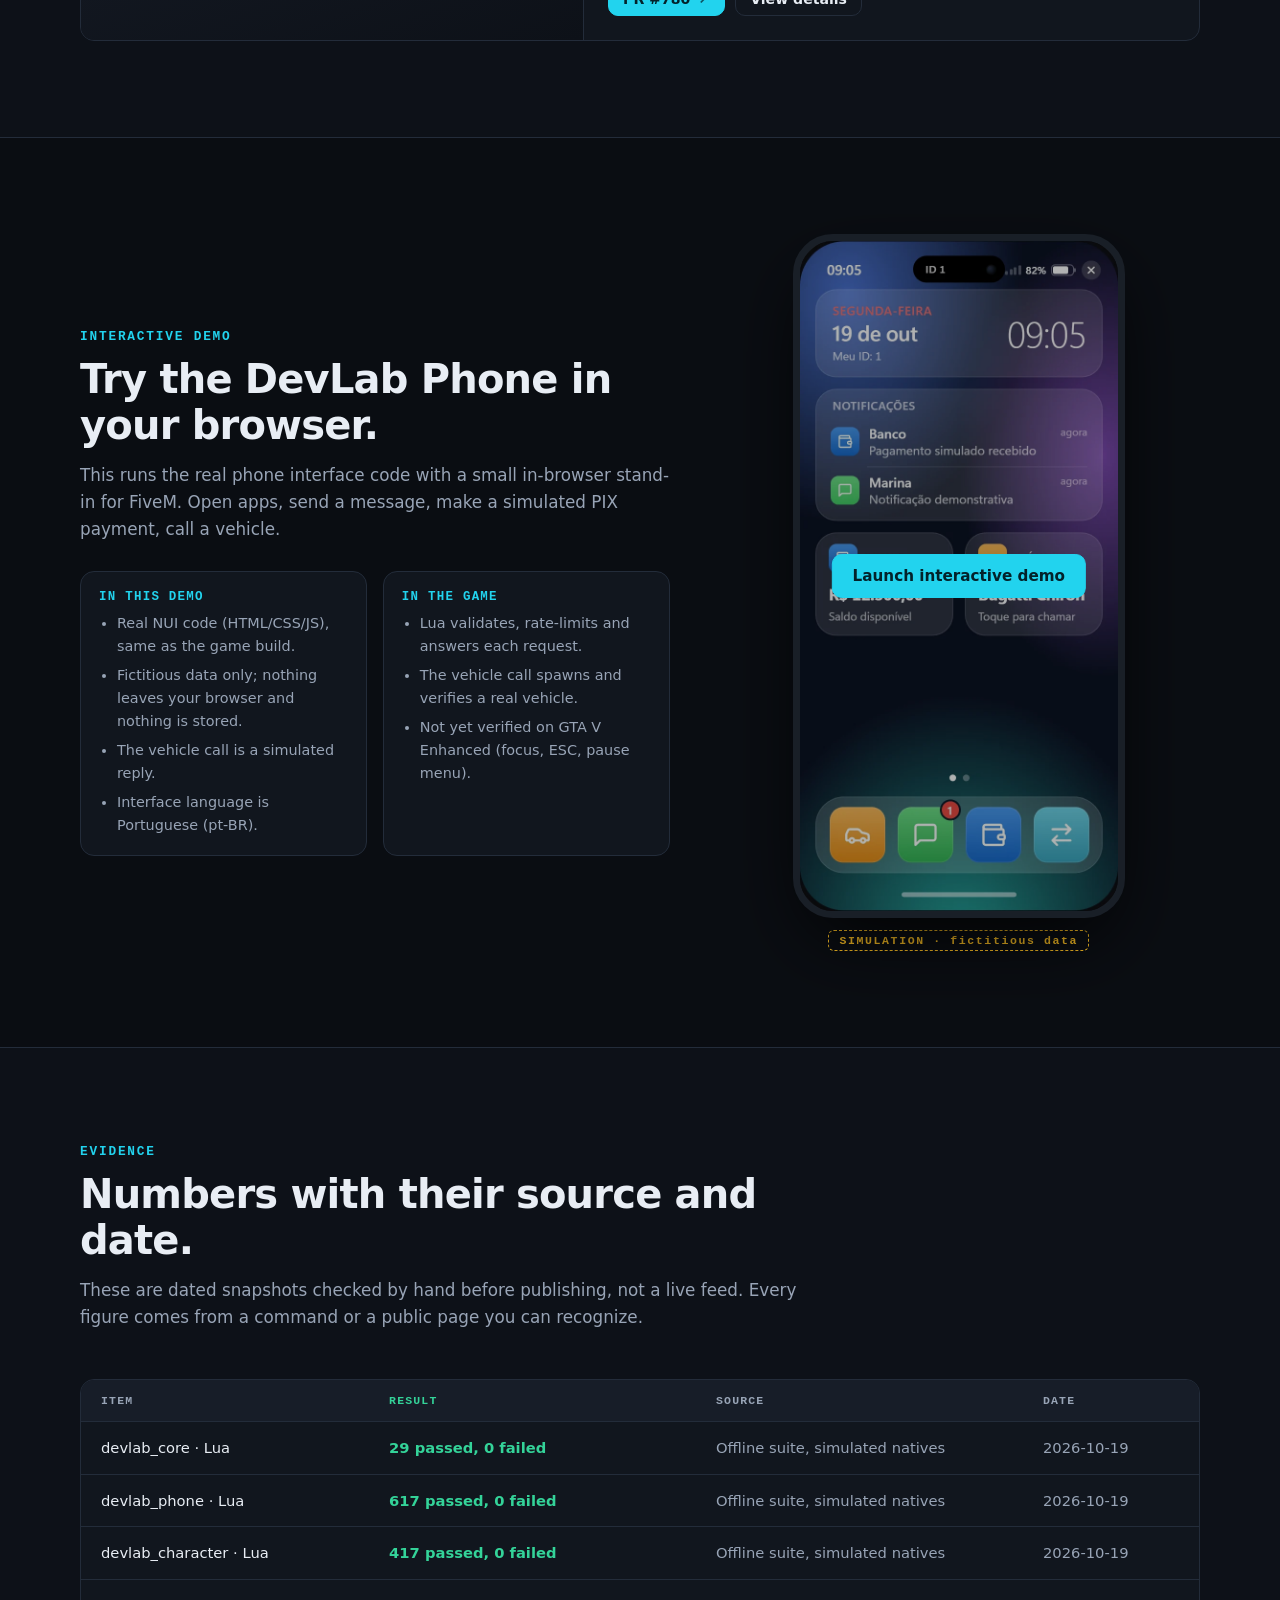
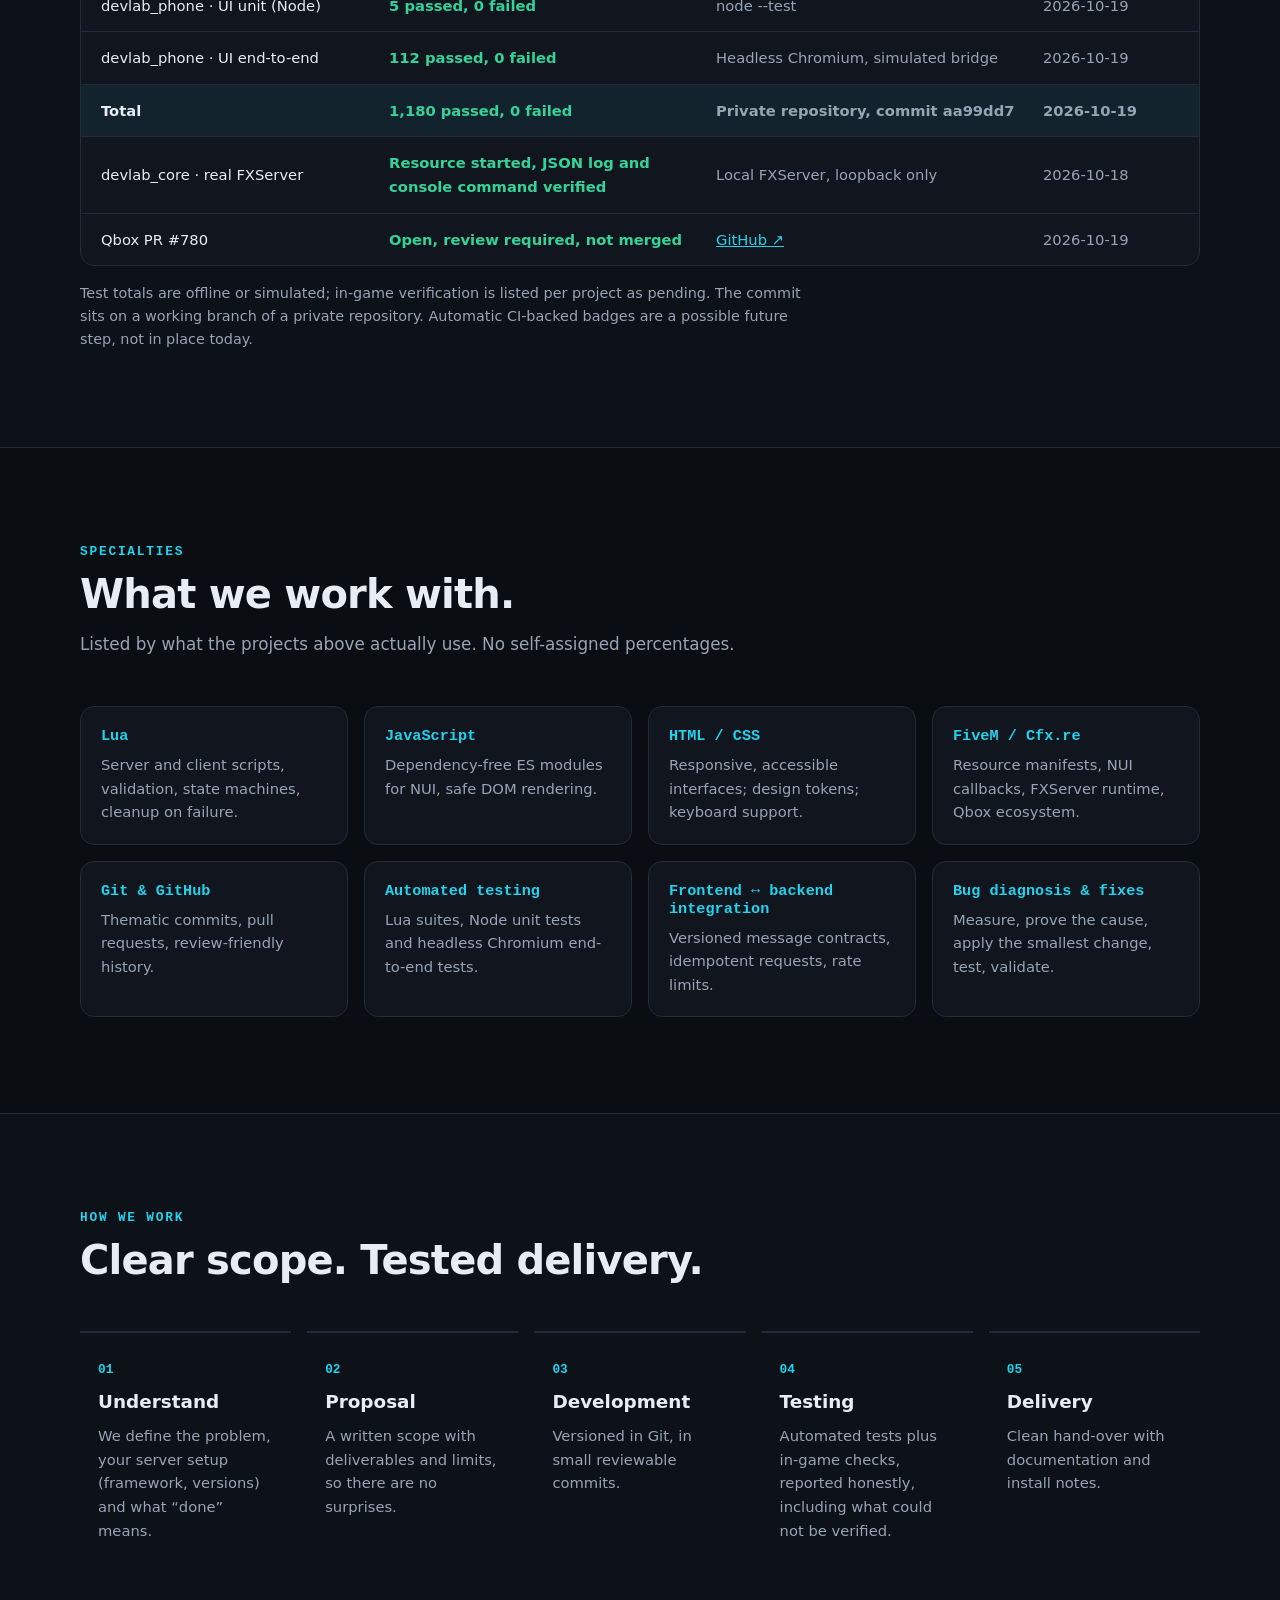
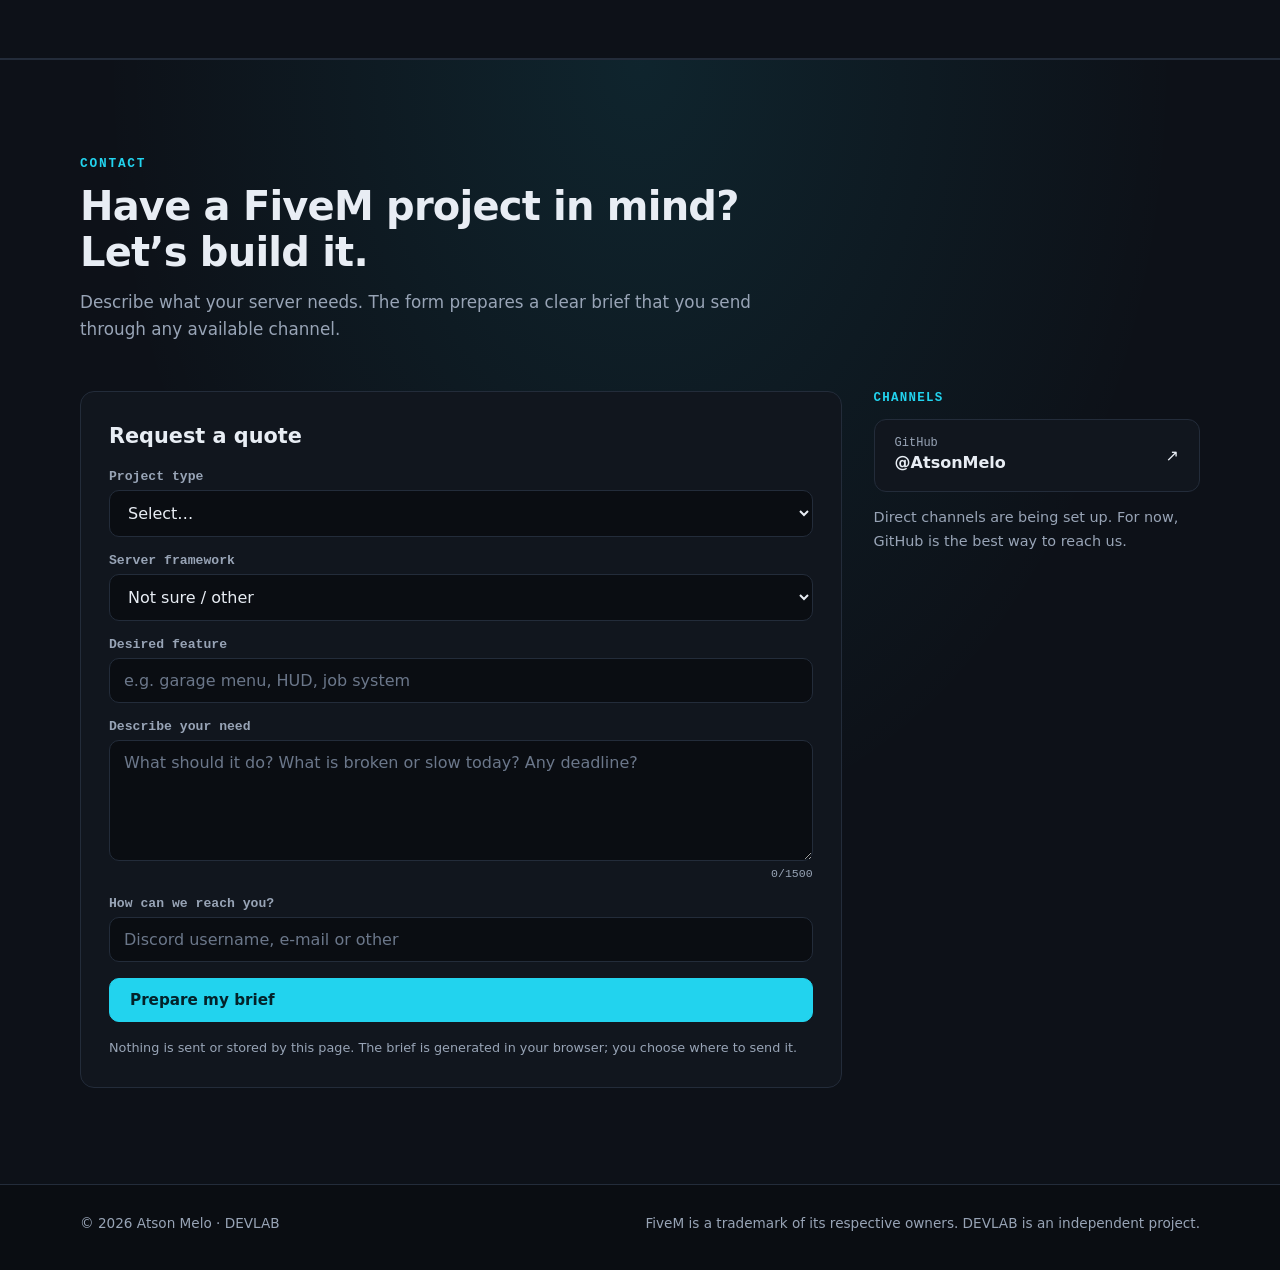
==== commit 90af5ced: "feat: V2 commercial portfolio (services, quote brief, phone demo, evidence table, corrected copy) Co" ====
--- a/index.html
+++ b/index.html
@@ -4,7 +4,7 @@
   <meta charset="utf-8">
   <meta name="viewport" content="width=device-width, initial-scale=1">
   <title>DEVLAB — Atson Melo | FiveM Developer</title>
-  <meta name="description" content="Atson Melo — FiveM developer. Custom Lua systems, modern NUI interfaces, frontend/Lua integration, automated tests and open source contributions.">
+  <meta name="description" content="Custom FiveM resources in Lua, modern NUI interfaces and system integrations. Stability, performance and maintainability, backed by automated tests. By Atson Melo.">
   <meta name="theme-color" content="#0a0d12">
   <link rel="canonical" href="https://atsonmelo.github.io/">
   <link rel="icon" href="assets/img/favicon.svg" type="image/svg+xml">
@@ -12,7 +12,7 @@
   <meta property="og:type" content="website">
   <meta property="og:site_name" content="DEVLAB">
   <meta property="og:title" content="DEVLAB — Atson Melo | FiveM Developer">
-  <meta property="og:description" content="Custom FiveM systems. Built with precision. Lua • JavaScript • Custom UI • Systems Integration.">
+  <meta property="og:description" content="FiveM development for servers that go beyond the basics. Lua • NUI • Integrations • Automated tests.">
   <meta property="og:url" content="https://atsonmelo.github.io/">
   <meta property="og:image" content="https://atsonmelo.github.io/assets/img/og.png">
   <meta property="og:image:width" content="1200">
@@ -32,12 +32,14 @@
   <div class="wrap bar">
     <a class="brand" href="#top" aria-label="DEVLAB — Atson Melo"><span class="brand-mark" aria-hidden="true">&gt;_</span><span class="brand-name">DEVLAB</span></a>
     <nav class="nav" id="nav" aria-label="Primary">
+      <a href="#services" data-i18n="nav.services">Services</a>
       <a href="#projects" data-i18n="nav.projects">Projects</a>
-      <a href="#skills" data-i18n="nav.skills">Skills</a>
+      <a href="#evidence" data-i18n="nav.evidence">Evidence</a>
       <a href="#process" data-i18n="nav.process">Process</a>
       <a href="#contact" data-i18n="nav.contact">Contact</a>
     </nav>
     <div class="bar-actions">
+      <a class="btn small primary bar-cta" href="#quote" data-i18n="nav.quote">Request a quote</a>
       <button class="lang" id="lang" type="button" aria-label="Language / Idioma" data-lang="en"><span data-l="en">EN</span><i aria-hidden="true">/</i><span data-l="pt">PT</span></button>
       <button class="burger" id="burger" type="button" aria-label="Menu" aria-expanded="false" aria-controls="nav"><span></span><span></span></button>
     </div>
@@ -50,25 +52,25 @@
   <div class="wrap hero-grid">
     <div class="hero-copy">
       <p class="eyebrow"><span class="dot" aria-hidden="true"></span><span data-i18n="hero.eyebrow">Atson Melo — FiveM Developer</span></p>
-      <h1><span data-i18n="hero.h1a">Custom FiveM systems.</span> <em data-i18n="hero.h1b">Built with precision.</em></h1>
-      <p class="lead" data-i18n="hero.lead">I build and fix FiveM resources: Lua server logic, modern NUI interfaces and the integration between them, backed by automated tests.</p>
-      <p class="stack" aria-label="Stack"><span>Lua</span><span>JavaScript</span><span>Custom UI</span><span>Systems Integration</span></p>
+      <h1><span data-i18n="hero.h1a">FiveM development for servers that</span> <em data-i18n="hero.h1b">go beyond the basics.</em></h1>
+      <p class="lead" data-i18n="hero.lead">We build custom Lua resources, modern NUI interfaces and integrations for FiveM servers, focused on stability, performance and maintainability.</p>
+      <p class="stack" aria-label="Stack"><span>Lua</span><span>JavaScript</span><span>NUI</span><span>Automated tests</span></p>
       <div class="cta-row">
-        <a class="btn primary" href="#projects" data-i18n="hero.cta1">View projects</a>
-        <a class="btn" href="#contact" data-i18n="hero.cta2">Request development</a>
+        <a class="btn primary" href="#quote" data-i18n="hero.cta2">Request a quote</a>
+        <a class="btn" href="#projects" data-i18n="hero.cta1">View projects</a>
         <a class="btn ghost" href="https://github.com/AtsonMelo" rel="noopener" data-github>GitHub<span class="ext" aria-hidden="true">↗</span></a>
       </div>
     </div>
 
-    <div class="hero-visual" aria-hidden="false">
+    <div class="hero-visual">
       <div class="glow" aria-hidden="true"></div>
       <figure class="phone-frame">
         <img src="assets/img/phone-home.webp" width="332" height="700" alt="DevLab Phone home screen: widgets, notifications and app dock, rendered in headless Chromium with a simulated FiveM bridge" data-i18n-alt="hero.phoneAlt" fetchpriority="high">
       </figure>
       <div class="float f1">
         <span class="f-label" data-i18n="hero.f1l">Automated tests</span>
-        <strong>1,152 <small>passed · 0 failed</small></strong>
-        <span class="f-note" data-i18n="hero.f1n">offline &amp; simulated · run 2026-10-19</span>
+        <strong>1,180 <small>passed · 0 failed</small></strong>
+        <span class="f-note" data-i18n="hero.f1n">offline &amp; simulated · snapshot 2026-10-19</span>
       </div>
       <div class="float f2">
         <span class="f-label" data-i18n="hero.f2l">Open source</span>
@@ -77,21 +79,62 @@
       </div>
     </div>
   </div>
-  <p class="wrap shot-note" data-i18n="hero.shotNote">Screenshot: DevLab Phone NUI in headless Chromium with a simulated FiveM bridge — not an in-game capture. All figures and names are demo data.</p>
+  <p class="wrap shot-note"><span data-i18n="hero.shotNote">Screenshot: DevLab Phone NUI in headless Chromium with a simulated FiveM bridge — not an in-game capture. All figures and names are demo data.</span> <a href="#demo" data-i18n="hero.tryDemo">Try the interactive demo ↓</a></p>
 </section>
 
 <!-- ============ PROOF STRIP ============ -->
-<section class="proof" aria-label="Evidence">
+<section class="proof" aria-label="Evidence summary">
   <div class="wrap proof-grid">
-    <div><strong>1,152</strong><span data-i18n="proof.tests">automated tests passing, 0 failing</span></div>
+    <div><strong>1,180</strong><span data-i18n="proof.tests">automated tests passing, 0 failing (snapshot 2026-10-19)</span></div>
     <div><strong>3</strong><span data-i18n="proof.res">own resources: phone, character, core</span></div>
     <div><strong>1</strong><span data-i18n="proof.pr">open upstream PR in Qbox qbx_core</span></div>
     <div><strong>FXServer</strong><span data-i18n="proof.boot">core resource booted on a real local FiveM server</span></div>
   </div>
 </section>
 
+<!-- ============ SERVICES ============ -->
+<section class="section" id="services">
+  <div class="wrap">
+    <header class="section-head">
+      <p class="kicker" data-i18n="sv.kicker">Services</p>
+      <h2 data-i18n="sv.title">What we can build or fix for your server.</h2>
+      <p class="sub" data-i18n="sv.sub">Four clear offers. Scope, deliverables and limits are agreed in writing before development starts.</p>
+    </header>
+    <div class="services">
+      <article class="svc">
+        <span class="svc-n" aria-hidden="true">01</span>
+        <h3 data-i18n="sv.1t">Custom FiveM resources</h3>
+        <p data-i18n="sv.1d">Server and client Lua for the feature your server is missing, with validation, clean failure handling and configuration you can change.</p>
+        <p class="svc-eg" data-i18n="sv.1e">Seen in: DevLab Character, DevLab Core.</p>
+        <a class="btn small" href="#quote" data-service="resource" data-i18n="sv.cta">Request this</a>
+      </article>
+      <article class="svc">
+        <span class="svc-n" aria-hidden="true">02</span>
+        <h3 data-i18n="sv.2t">NUI interfaces</h3>
+        <p data-i18n="sv.2d">Modern, responsive in-game interfaces in HTML, CSS and JavaScript, keyboard friendly, wired to Lua through a defined contract.</p>
+        <p class="svc-eg" data-i18n="sv.2e">Seen in: DevLab Phone (try the demo).</p>
+        <a class="btn small" href="#quote" data-service="nui" data-i18n="sv.cta">Request this</a>
+      </article>
+      <article class="svc">
+        <span class="svc-n" aria-hidden="true">03</span>
+        <h3 data-i18n="sv.3t">System integrations</h3>
+        <p data-i18n="sv.3d">Connect resources, UI and server logic safely: versioned messages, input validation, rate limiting, idempotent requests and structured logs.</p>
+        <p class="svc-eg" data-i18n="sv.3e">Seen in: the phone’s RPC pipeline and the core’s validated messaging.</p>
+        <a class="btn small" href="#quote" data-service="integration" data-i18n="sv.cta">Request this</a>
+      </article>
+      <article class="svc">
+        <span class="svc-n" aria-hidden="true">04</span>
+        <h3 data-i18n="sv.4t">Fixes, optimization &amp; maintenance</h3>
+        <p data-i18n="sv.4d">Evidence-first diagnosis: reproduce, prove the cause, apply the smallest fix and add a regression test. Ongoing maintenance on request.</p>
+        <p class="svc-eg" data-i18n="sv.4e">Seen in: Qbox PR #780 (bounded waits in vehicle spawning).</p>
+        <a class="btn small" href="#quote" data-service="fix" data-i18n="sv.cta">Request this</a>
+      </article>
+    </div>
+  </div>
+</section>
+
 <!-- ============ PROJECTS ============ -->
-<section class="section" id="projects">
+<section class="section alt" id="projects">
   <div class="wrap">
     <header class="section-head">
       <p class="kicker" data-i18n="proj.kicker">Projects</p>
@@ -111,7 +154,10 @@
           <h3>DevLab Phone</h3>
           <p data-i18n="p.phone.desc">A custom in-game phone: NUI interface (HTML/CSS/JS) wired to Lua through a validated RPC pipeline. Home, garage, messages and a simulated bank with PIX flow.</p>
           <ul class="tags"><li>Lua</li><li>JavaScript (ES modules)</li><li>HTML/CSS</li><li>NUI</li><li>Playwright</li></ul>
-          <button class="btn small" type="button" data-open="dlg-phone" data-i18n="card.details">View details</button>
+          <div class="card-actions">
+            <a class="btn small primary" href="#demo" data-i18n="card.demo">Try the demo</a>
+            <button class="btn small" type="button" data-open="dlg-phone" data-i18n="card.details">View details</button>
+          </div>
         </div>
       </article>
 
@@ -124,8 +170,8 @@
         <div class="card-body">
           <div class="badges"><span class="badge warn" data-i18n="st.dev">In development</span><span class="badge" data-i18n="st.tested2">Tested offline</span></div>
           <h3>DevLab Character</h3>
-          <p data-i18n="p.char.desc">Character appearance system: validated presets, in-game calibration tools and per-player saved choices.</p>
-          <ul class="tags"><li>Lua</li><li>Presets</li><li>Per-player persistence</li></ul>
+          <p data-i18n="p.char.desc">Character appearance management: validated presets, in-game calibration tools and per-player saved choices, restricted to authorized players.</p>
+          <ul class="tags"><li>Lua</li><li>Presets</li><li>Per-player persistence</li><li>ACE permissions</li></ul>
           <button class="btn small" type="button" data-open="dlg-char" data-i18n="card.details">View details</button>
         </div>
       </article>
@@ -140,9 +186,9 @@
 {"event":"status","accepted":0,"rejected":0}</pre>
         </div>
         <div class="card-body">
-          <div class="badges"><span class="badge ok" data-i18n="st.found">Foundation · booted on FXServer</span></div>
+          <div class="badges"><span class="badge ok" data-i18n="st.found">Reference resource · booted on FXServer</span></div>
           <h3>DevLab Core</h3>
-          <p data-i18n="p.core.desc">Shared infrastructure: input validation, rate limiting and structured JSON logging, covered by tests and booted on a local FiveM server.</p>
+          <p data-i18n="p.core.desc">A framework-independent reference resource: validated client↔server messaging, per-player rate limiting and structured JSON logs. Its patterns are reused by the other DEVLAB resources.</p>
           <ul class="tags"><li>Lua</li><li data-i18n="tag.arch">Architecture</li><li data-i18n="tag.tests">Tests</li></ul>
           <button class="btn small" type="button" data-open="dlg-core" data-i18n="card.details">View details</button>
         </div>
@@ -170,12 +216,72 @@
   </div>
 </section>
 
+<!-- ============ PHONE DEMO ============ -->
+<section class="section" id="demo">
+  <div class="wrap demo-grid">
+    <div class="demo-copy">
+      <p class="kicker" data-i18n="dm.kicker">Interactive demo</p>
+      <h2 data-i18n="dm.title">Try the DevLab Phone in your browser.</h2>
+      <p class="sub" data-i18n="dm.sub">This runs the real phone interface code with a small in-browser stand-in for FiveM. Open apps, send a message, make a simulated PIX payment, call a vehicle.</p>
+      <div class="compare">
+        <div>
+          <h3 data-i18n="dm.h1">In this demo</h3>
+          <ul>
+            <li data-i18n="dm.a1">Real NUI code (HTML/CSS/JS), same as the game build.</li>
+            <li data-i18n="dm.a2">Fictitious data only; nothing leaves your browser and nothing is stored.</li>
+            <li data-i18n="dm.a3">The vehicle call is a simulated reply.</li>
+            <li data-i18n="dm.a4">Interface language is Portuguese (pt-BR).</li>
+          </ul>
+        </div>
+        <div>
+          <h3 data-i18n="dm.h2">In the game</h3>
+          <ul>
+            <li data-i18n="dm.b1">Lua validates, rate-limits and answers each request.</li>
+            <li data-i18n="dm.b2">The vehicle call spawns and verifies a real vehicle.</li>
+            <li data-i18n="dm.b3">Not yet verified on GTA V Enhanced (focus, ESC, pause menu).</li>
+          </ul>
+        </div>
+      </div>
+    </div>
+    <div class="demo-stage" id="demo-stage">
+      <div class="demo-poster">
+        <img src="assets/img/phone-home.webp" width="332" height="700" alt="" loading="lazy">
+        <button class="btn primary" id="demo-launch" type="button" data-i18n="dm.launch">Launch interactive demo</button>
+      </div>
+      <p class="demo-tag" data-i18n="dm.tag">SIMULATION · fictitious data</p>
+    </div>
+  </div>
+</section>
+
+<!-- ============ EVIDENCE ============ -->
+<section class="section alt" id="evidence">
+  <div class="wrap">
+    <header class="section-head">
+      <p class="kicker" data-i18n="ev.kicker">Evidence</p>
+      <h2 data-i18n="ev.title">Numbers with their source and date.</h2>
+      <p class="sub" data-i18n="ev.sub">These are dated snapshots checked by hand before publishing, not a live feed. Every figure comes from a command or a public page you can recognize.</p>
+    </header>
+    <div class="ev-table" role="table" aria-label="Evidence">
+      <div class="ev-row ev-head" role="row"><span role="columnheader" data-i18n="ev.c1">Item</span><span role="columnheader" data-i18n="ev.c2">Result</span><span role="columnheader" data-i18n="ev.c3">Source</span><span role="columnheader" data-i18n="ev.c4">Date</span></div>
+      <div class="ev-row" role="row"><span role="cell">devlab_core · Lua</span><span role="cell">29 passed, 0 failed</span><span role="cell" data-i18n="ev.s1">Offline suite, simulated natives</span><span role="cell">2026-10-19</span></div>
+      <div class="ev-row" role="row"><span role="cell">devlab_phone · Lua</span><span role="cell">617 passed, 0 failed</span><span role="cell" data-i18n="ev.s1">Offline suite, simulated natives</span><span role="cell">2026-10-19</span></div>
+      <div class="ev-row" role="row"><span role="cell">devlab_character · Lua</span><span role="cell">417 passed, 0 failed</span><span role="cell" data-i18n="ev.s1">Offline suite, simulated natives</span><span role="cell">2026-10-19</span></div>
+      <div class="ev-row" role="row"><span role="cell">devlab_phone · UI unit (Node)</span><span role="cell">5 passed, 0 failed</span><span role="cell" data-i18n="ev.s2">node --test</span><span role="cell">2026-10-19</span></div>
+      <div class="ev-row" role="row"><span role="cell">devlab_phone · UI end-to-end</span><span role="cell">112 passed, 0 failed</span><span role="cell" data-i18n="ev.s3">Headless Chromium, simulated bridge</span><span role="cell">2026-10-19</span></div>
+      <div class="ev-row ev-total" role="row"><span role="cell" data-i18n="ev.total">Total</span><span role="cell">1,180 passed, 0 failed</span><span role="cell" data-i18n="ev.s4">Private repository, commit aa99dd7</span><span role="cell">2026-10-19</span></div>
+      <div class="ev-row" role="row"><span role="cell">devlab_core · real FXServer</span><span role="cell" data-i18n="ev.r5">Resource started, JSON log and console command verified</span><span role="cell" data-i18n="ev.s5">Local FXServer, loopback only</span><span role="cell">2026-10-18</span></div>
+      <div class="ev-row" role="row"><span role="cell">Qbox PR #780</span><span role="cell" data-i18n="ev.r6">Open, review required, not merged</span><span role="cell"><a href="https://github.com/Qbox-project/qbx_core/pull/780" rel="noopener">GitHub ↗</a></span><span role="cell">2026-10-19</span></div>
+    </div>
+    <p class="note" data-i18n="ev.note">Test totals are offline or simulated; in-game verification is listed per project as pending. The commit sits on a working branch of a private repository. Automatic CI-backed badges are a possible future step, not in place today.</p>
+  </div>
+</section>
+
 <!-- ============ SKILLS ============ -->
-<section class="section alt" id="skills">
+<section class="section" id="skills">
   <div class="wrap">
     <header class="section-head">
       <p class="kicker" data-i18n="sk.kicker">Specialties</p>
-      <h2 data-i18n="sk.title">What I work with.</h2>
+      <h2 data-i18n="sk.title">What we work with.</h2>
       <p class="sub" data-i18n="sk.sub">Listed by what the projects above actually use. No self-assigned percentages.</p>
     </header>
     <ul class="skills">
@@ -192,10 +298,10 @@
 </section>
 
 <!-- ============ PROCESS ============ -->
-<section class="section" id="process">
-  <div class="wrap">
-    <header class="section-head">
-      <p class="kicker" data-i18n="pr.kicker">How I work</p>
+<section class="section alt" id="process">
+  <div class="wrap">
+    <header class="section-head">
+      <p class="kicker" data-i18n="pr.kicker">How we work</p>
       <h2 data-i18n="pr.title">Clear scope. Tested delivery.</h2>
     </header>
     <ol class="steps">
@@ -208,17 +314,66 @@
   </div>
 </section>
 
-<!-- ============ CONTACT ============ -->
+<!-- ============ CONTACT / QUOTE ============ -->
 <section class="section contact" id="contact">
-  <div class="wrap contact-box">
-    <div>
+  <div class="wrap">
+    <header class="section-head">
       <p class="kicker" data-i18n="ct.kicker">Contact</p>
       <h2 data-i18n="ct.title">Have a FiveM project in mind? Let’s build it.</h2>
-      <p class="sub" data-i18n="ct.sub">Custom resources, UI work, fixes and optimizations. Tell me what your server needs.</p>
-    </div>
-    <div class="channels">
-      <ul id="channels" class="channel-list"></ul>
-      <p id="channels-note" class="note" hidden data-i18n="ct.note">Direct channels are being set up. For now, GitHub is the best way to reach me.</p>
+      <p class="sub" data-i18n="ct.sub">Describe what your server needs. The form prepares a clear brief that you send through any available channel.</p>
+    </header>
+    <div class="contact-grid">
+      <form class="quote" id="quote" novalidate aria-labelledby="quote-h">
+        <h3 id="quote-h" data-i18n="q.title">Request a quote</h3>
+        <div class="field">
+          <label for="q-type" data-i18n="q.type">Project type</label>
+          <select id="q-type" name="type" required>
+            <option value="" data-i18n="q.typePh">Select…</option>
+            <option value="resource" data-i18n="q.t1">Custom FiveM resource</option>
+            <option value="nui" data-i18n="q.t2">NUI interface</option>
+            <option value="integration" data-i18n="q.t3">System integration</option>
+            <option value="fix" data-i18n="q.t4">Fix, optimization or maintenance</option>
+            <option value="unsure" data-i18n="q.t5">Not sure yet</option>
+          </select>
+        </div>
+        <div class="field">
+          <label for="q-fw" data-i18n="q.fw">Server framework</label>
+          <select id="q-fw" name="fw">
+            <option value="Unknown / not sure" data-i18n="q.f0">Not sure / other</option>
+            <option value="Qbox">Qbox</option><option value="QBCore">QBCore</option><option value="ESX">ESX</option>
+            <option value="Standalone" data-i18n="q.f4">Standalone (no framework)</option>
+          </select>
+        </div>
+        <div class="field">
+          <label for="q-feature" data-i18n="q.feature">Desired feature</label>
+          <input id="q-feature" name="feature" type="text" maxlength="120" autocomplete="off" placeholder="e.g. garage menu, HUD, job system" data-i18n-ph="q.featurePh">
+        </div>
+        <div class="field">
+          <label for="q-desc" data-i18n="q.desc">Describe your need</label>
+          <textarea id="q-desc" name="desc" rows="5" maxlength="1500" required placeholder="What should it do? What is broken or slow today? Any deadline?" data-i18n-ph="q.descPh"></textarea>
+          <small class="count"><span id="q-count">0</span>/1500</small>
+        </div>
+        <div class="field">
+          <label for="q-contact" data-i18n="q.contact">How can we reach you?</label>
+          <input id="q-contact" name="contact" type="text" maxlength="120" autocomplete="off" required placeholder="Discord username, e-mail or other" data-i18n-ph="q.contactPh">
+        </div>
+        <p class="error" id="q-error" role="alert" hidden></p>
+        <button class="btn primary" type="submit" data-i18n="q.submit">Prepare my brief</button>
+        <p class="privacy" data-i18n="q.privacy">Nothing is sent or stored by this page. The brief is generated in your browser; you choose where to send it.</p>
+
+        <div class="brief" id="brief" hidden>
+          <label for="q-brief" data-i18n="q.brief">Your brief (English)</label>
+          <textarea id="q-brief" rows="10" readonly></textarea>
+          <div class="brief-actions" id="brief-actions"></div>
+          <p class="note" id="brief-status" role="status" aria-live="polite"></p>
+        </div>
+      </form>
+
+      <aside class="channels">
+        <h3 data-i18n="ch.title">Channels</h3>
+        <ul id="channels" class="channel-list"></ul>
+        <p id="channels-note" class="note" hidden data-i18n="ct.note">Direct channels are being set up. For now, GitHub is the best way to reach us.</p>
+      </aside>
     </div>
   </div>
 </section>
@@ -243,6 +398,11 @@
       <li data-i18n="p.phone.a4">Banking and messages are simulations with demo data; no real value is moved.</li>
       <li data-i18n="p.phone.a5">User text is rendered as plain text; HTML in messages stays literal (covered by a test).</li>
     </ul>
+    <h4 data-i18n="d.arch">Architecture</h4>
+    <ul>
+      <li data-i18n="p.phone.r1">Lua client and server modules loaded in order by the resource manifest; the UI talks to Lua only through a versioned message protocol.</li>
+      <li data-i18n="p.phone.r2">Framework-independent today; a Qbox adapter is planned.</li>
+    </ul>
     <h4 data-i18n="d.tests">Verification</h4>
     <ul>
       <li data-i18n="p.phone.t1">617 Lua assertions, 5 Node unit tests, 112 headless Chromium end-to-end checks.</li>
@@ -263,11 +423,12 @@
     <ul>
       <li data-i18n="p.char.a1">Appearance presets (face, hair, beard, clothing slots) applied through the game’s ped component and overlay natives.</li>
       <li data-i18n="p.char.a2">Every piece is validated against what the current game build actually has; missing ones are skipped and logged instead of guessed.</li>
-      <li data-i18n="p.char.a3">In-game calibration tools: step through pieces, keep the one you like; saved per player on the server and reused on the next apply.</li>
+      <li data-i18n="p.char.a3">In-game calibration tools: step through pieces, keep the one you like; saved per player on the server (resource key-value storage) and reused on the next apply.</li>
       <li data-i18n="p.char.a4">Optional re-apply on join and respawn.</li>
+      <li data-i18n="p.char.a5">Commands are limited to authorized players through an ACE permission; storage and handler errors are contained and logged.</li>
     </ul>
     <h4 data-i18n="d.tests">Verification</h4>
-    <ul><li data-i18n="p.char.t1">389 offline Lua assertions, 0 failures (2026-10-19).</li></ul>
+    <ul><li data-i18n="p.char.t1">417 offline Lua assertions, 0 failures (2026-10-19).</li></ul>
     <h4 data-i18n="d.next">Not done yet</h4>
     <ul><li data-i18n="p.char.n1">Nothing has been verified visually in GTA V Enhanced yet, so no screenshots are shown. The card uses a placeholder on purpose.</li></ul>
   </div>
@@ -276,10 +437,16 @@
 <dialog id="dlg-core" aria-labelledby="dlg-core-t">
   <div class="dlg-head"><h3 id="dlg-core-t">DevLab Core</h3><button class="x" type="button" data-close aria-label="Close">×</button></div>
   <div class="dlg-body">
-    <h4 data-i18n="d.done">Implemented</h4>
-    <ul>
-      <li data-i18n="p.core.a1">Input validation, rate limiting and structured JSON logging shared by the other resources.</li>
+    <h4 data-i18n="d.resp">Responsibilities</h4>
+    <ul>
+      <li data-i18n="p.core.a1">Validated client→server messaging: type, length, character set and timestamp checks; unknown fields dropped; invalid sources ignored.</li>
+      <li data-i18n="p.core.a3">Per-player rate limiting, structured JSON logging and an ACE-protected status command.</li>
       <li data-i18n="p.core.a2">Booted on a real local FXServer: resource starts, logs its events and answers a console status command.</li>
+    </ul>
+    <h4 data-i18n="d.arch">Architecture and relation to the other resources</h4>
+    <ul>
+      <li data-i18n="p.core.r1">Framework-independent. Modules are loaded in order by the manifest because plain Cfx Lua has no resource-local <code>require</code>.</li>
+      <li data-i18n="p.core.r2">The resources do not depend on each other at runtime; Phone and Character reuse the same patterns (manifest-loaded modules, validation, rate limiting).</li>
     </ul>
     <h4 data-i18n="d.tests">Verification</h4>
     <ul>
@@ -294,7 +461,7 @@
 <dialog id="dlg-oss" aria-labelledby="dlg-oss-t">
   <div class="dlg-head"><h3 id="dlg-oss-t">Qbox — qbx_core</h3><button class="x" type="button" data-close aria-label="Close">×</button></div>
   <div class="dlg-body">
-    <h4 data-i18n="d.done">Submitted</h4>
+    <h4 data-i18n="d.done2">Submitted</h4>
     <ul>
       <li data-i18n="p.oss.a1">PR #780 bounds the waits in <code>qbx.spawnVehicle</code> and deletes the created vehicle on timeout (1 file, +16 −3).</li>
       <li data-i18n="p.oss.a2">Related to issue #678. A reproduction harness fails on the original code and passes with the fix.</li>
--- a/assets/css/styles.css
+++ b/assets/css/styles.css
@@ -79,7 +79,7 @@
 .float small { font: 500 .78rem var(--mono); color: var(--ok); margin-left: 4px; }
 .f-label { font: 600 .7rem var(--mono); text-transform: uppercase; letter-spacing: .08em; color: var(--muted); }
 .f-note { font-size: .74rem; color: var(--muted); }
-.f1 { left: -12%; bottom: -3%; } .f2 { right: -10%; top: 4%; } .f2 small { color: var(--info); }
+.f1 { left: -14%; bottom: 30%; } .f2 { right: -10%; top: 4%; } .f2 small { color: var(--info); }
 .shot-note { position: relative; margin: 20px auto 0; font-size: .78rem; color: var(--muted); text-align: right; }
 
 /* ---------- proof ---------- */
@@ -215,3 +215,85 @@
   .js .reveal { opacity: 1; transform: none; }
   .btn:hover, .card:hover { transform: none; }
 }
+
+/* ================= V2 additions ================= */
+.bar-cta { white-space: nowrap; }
+.shot-note a { color: var(--accent); }
+
+/* services */
+.services { display: grid; grid-template-columns: repeat(4, 1fr); gap: 16px; }
+.svc { background: var(--surface); border: 1px solid var(--line); border-radius: var(--radius); padding: 24px 20px; display: flex; flex-direction: column; gap: 10px; align-items: flex-start; transition: border-color .25s, transform .25s; }
+.svc:hover { border-color: color-mix(in srgb, var(--accent) 45%, var(--line)); transform: translateY(-3px); }
+.svc-n { font: 700 .8rem var(--mono); color: var(--accent); }
+.svc h3 { margin: 0; font-size: 1.15rem; line-height: 1.25; }
+.svc p { margin: 0; color: var(--muted); font-size: .94rem; }
+.svc .svc-eg { font: .78rem var(--mono); color: var(--text); opacity: .75; }
+.svc .btn { margin-top: auto; }
+
+/* demo */
+.demo-grid { display: grid; grid-template-columns: 1.1fr .9fr; gap: 48px; align-items: center; }
+.compare { display: grid; grid-template-columns: 1fr 1fr; gap: 16px; margin-top: 28px; }
+.compare > div { background: var(--surface); border: 1px solid var(--line); border-radius: var(--radius); padding: 18px; }
+.compare h3 { margin: 0 0 8px; font: 700 .78rem var(--mono); text-transform: uppercase; letter-spacing: .1em; color: var(--accent); }
+.compare ul { margin: 0; padding-left: 18px; color: var(--muted); font-size: .9rem; display: grid; gap: 6px; }
+.demo-stage { display: grid; justify-items: center; gap: 12px; }
+.demo-poster { position: relative; width: min(332px, 100%); }
+.demo-poster img { border-radius: 40px; border: 7px solid #232c3a; box-shadow: 0 30px 80px -20px #000; filter: saturate(.85) brightness(.7); }
+.demo-poster .btn { position: absolute; left: 50%; top: 50%; transform: translate(-50%, -50%); white-space: nowrap; }
+.demo-poster .btn:hover { transform: translate(-50%, -52%); }
+.demo-frame { width: min(380px, 100%); height: 740px; border: 1px solid var(--line); border-radius: 28px; background: radial-gradient(circle at 50% 30%, #172033, #0a0d12 70%); }
+.demo-tag { margin: 0; font: 700 .72rem var(--mono); letter-spacing: .14em; color: var(--warn); border: 1px dashed var(--warn); padding: 3px 10px; border-radius: 6px; }
+
+/* evidence */
+.ev-table { border: 1px solid var(--line); border-radius: var(--radius); overflow: hidden; background: var(--surface); }
+.ev-row { display: grid; grid-template-columns: 1.4fr 1.6fr 1.6fr .7fr; gap: 16px; padding: 14px 20px; border-top: 1px solid var(--line); font-size: .92rem; align-items: center; }
+.ev-row:first-child { border-top: 0; }
+.ev-head { font: 700 .72rem var(--mono); text-transform: uppercase; letter-spacing: .1em; color: var(--muted); background: var(--surface-2); }
+.ev-row span:nth-child(2) { color: var(--ok); font-weight: 600; }
+.ev-row span:nth-child(3), .ev-row span:nth-child(4) { color: var(--muted); }
+.ev-row a { color: var(--accent); }
+.ev-total { background: color-mix(in srgb, var(--accent) 7%, transparent); font-weight: 700; }
+.ev-table + .note { margin-top: 16px; max-width: 80ch; }
+
+/* contact / quote */
+.contact-grid { display: grid; grid-template-columns: 1.4fr .6fr; gap: 32px; align-items: start; }
+.quote { background: var(--surface); border: 1px solid var(--line); border-radius: var(--radius); padding: 28px; display: grid; gap: 16px; }
+.quote h3 { margin: 0; font-size: 1.3rem; }
+.field { display: grid; gap: 6px; position: relative; }
+.field label, .brief label { font: 600 .82rem var(--mono); color: var(--muted); }
+input, select, textarea { font: 1rem var(--font); color: var(--text); background: var(--bg); border: 1px solid var(--line); border-radius: 10px; padding: 12px 14px; width: 100%; }
+textarea { resize: vertical; min-height: 120px; }
+input::placeholder, textarea::placeholder { color: #6b778a; }
+input:hover, select:hover, textarea:hover { border-color: #33415a; }
+input:focus-visible, select:focus-visible, textarea:focus-visible { outline: 2px solid var(--accent); outline-offset: 1px; border-color: var(--accent); }
+input[aria-invalid="true"], select[aria-invalid="true"], textarea[aria-invalid="true"] { border-color: #f87171; }
+.count { justify-self: end; font: .72rem var(--mono); color: var(--muted); }
+.error { color: #fca5a5; font-size: .9rem; margin: 0; }
+.privacy { margin: 0; font-size: .8rem; color: var(--muted); }
+.brief { display: grid; gap: 10px; border-top: 1px solid var(--line); padding-top: 16px; }
+.brief textarea { font: .82rem/1.55 var(--mono); min-height: 200px; }
+.brief-actions { display: flex; flex-wrap: wrap; gap: 10px; }
+.channels h3 { margin: 0 0 14px; font: 700 .78rem var(--mono); text-transform: uppercase; letter-spacing: .1em; color: var(--accent); }
+.contact-box { display: none; }
+
+@media (max-width: 1080px) {
+  .services { grid-template-columns: repeat(2, 1fr); }
+  .bar-cta { display: none; }
+}
+@media (max-width: 980px) {
+  .demo-grid, .contact-grid { grid-template-columns: 1fr; }
+  .demo-stage { order: -1; }
+}
+@media (max-width: 760px) {
+  .ev-head { display: none; }
+  .ev-row { grid-template-columns: 1fr; gap: 2px; padding: 14px 16px; }
+  .ev-row span:first-child { font-weight: 700; }
+  .compare { grid-template-columns: 1fr; }
+  .quote { padding: 20px 16px; }
+}
+@media (max-width: 520px) {
+  .services { grid-template-columns: 1fr; }
+  .demo-frame { height: 700px; }
+}
+@media (prefers-reduced-motion: reduce) { .svc:hover { transform: none; } }
+[hidden] { display: none !important; }
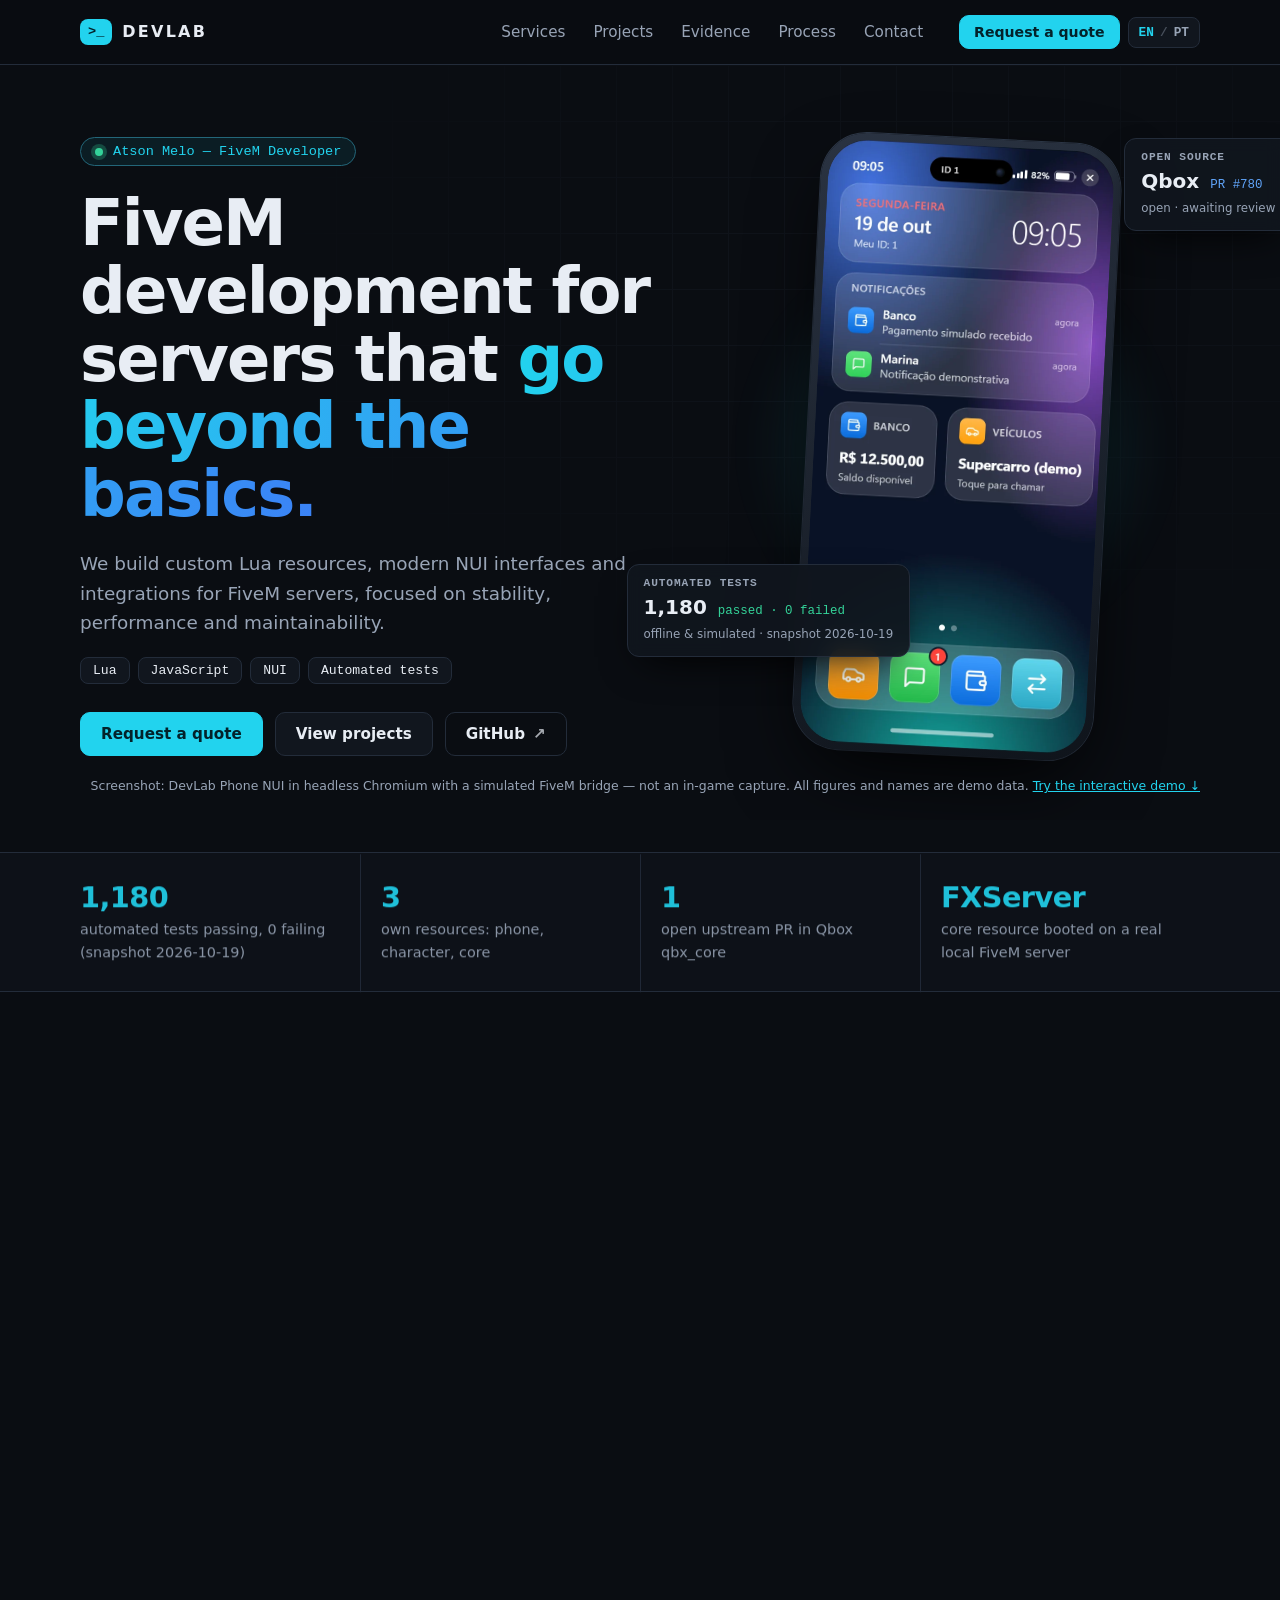
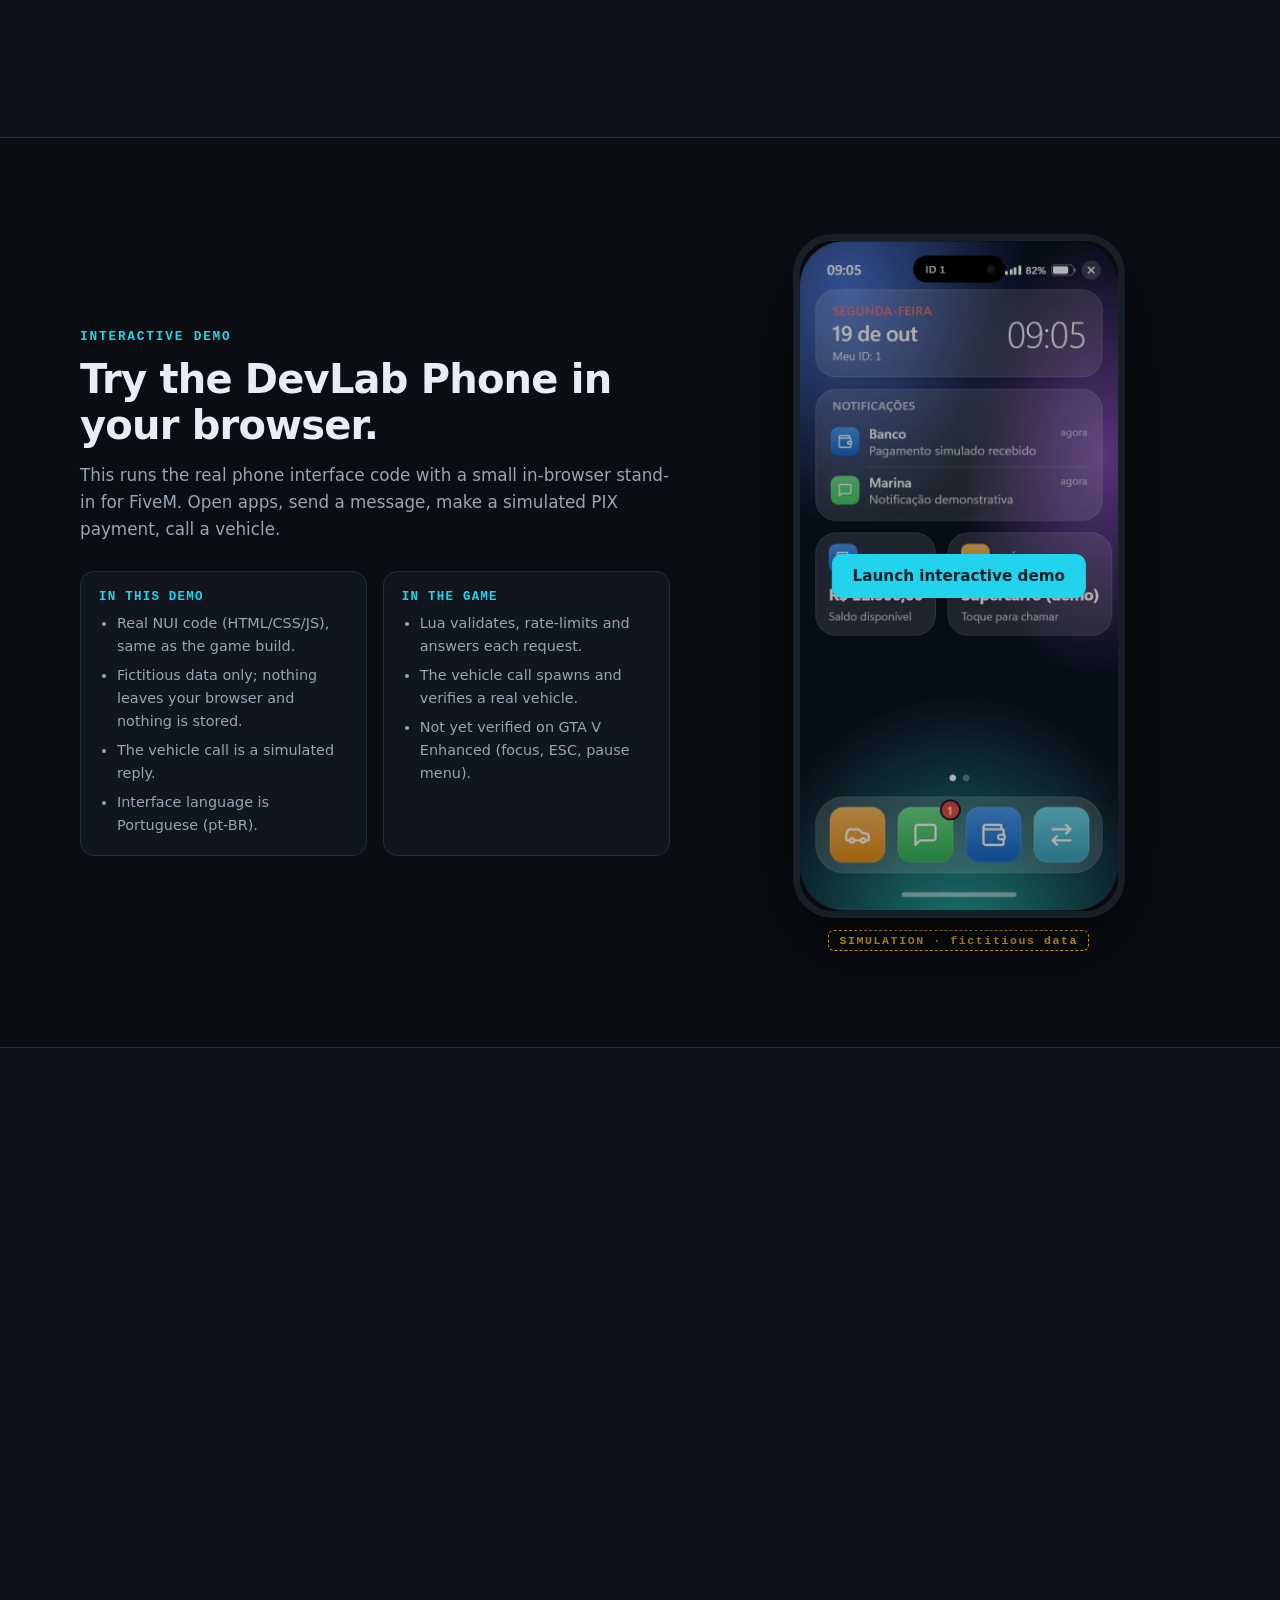
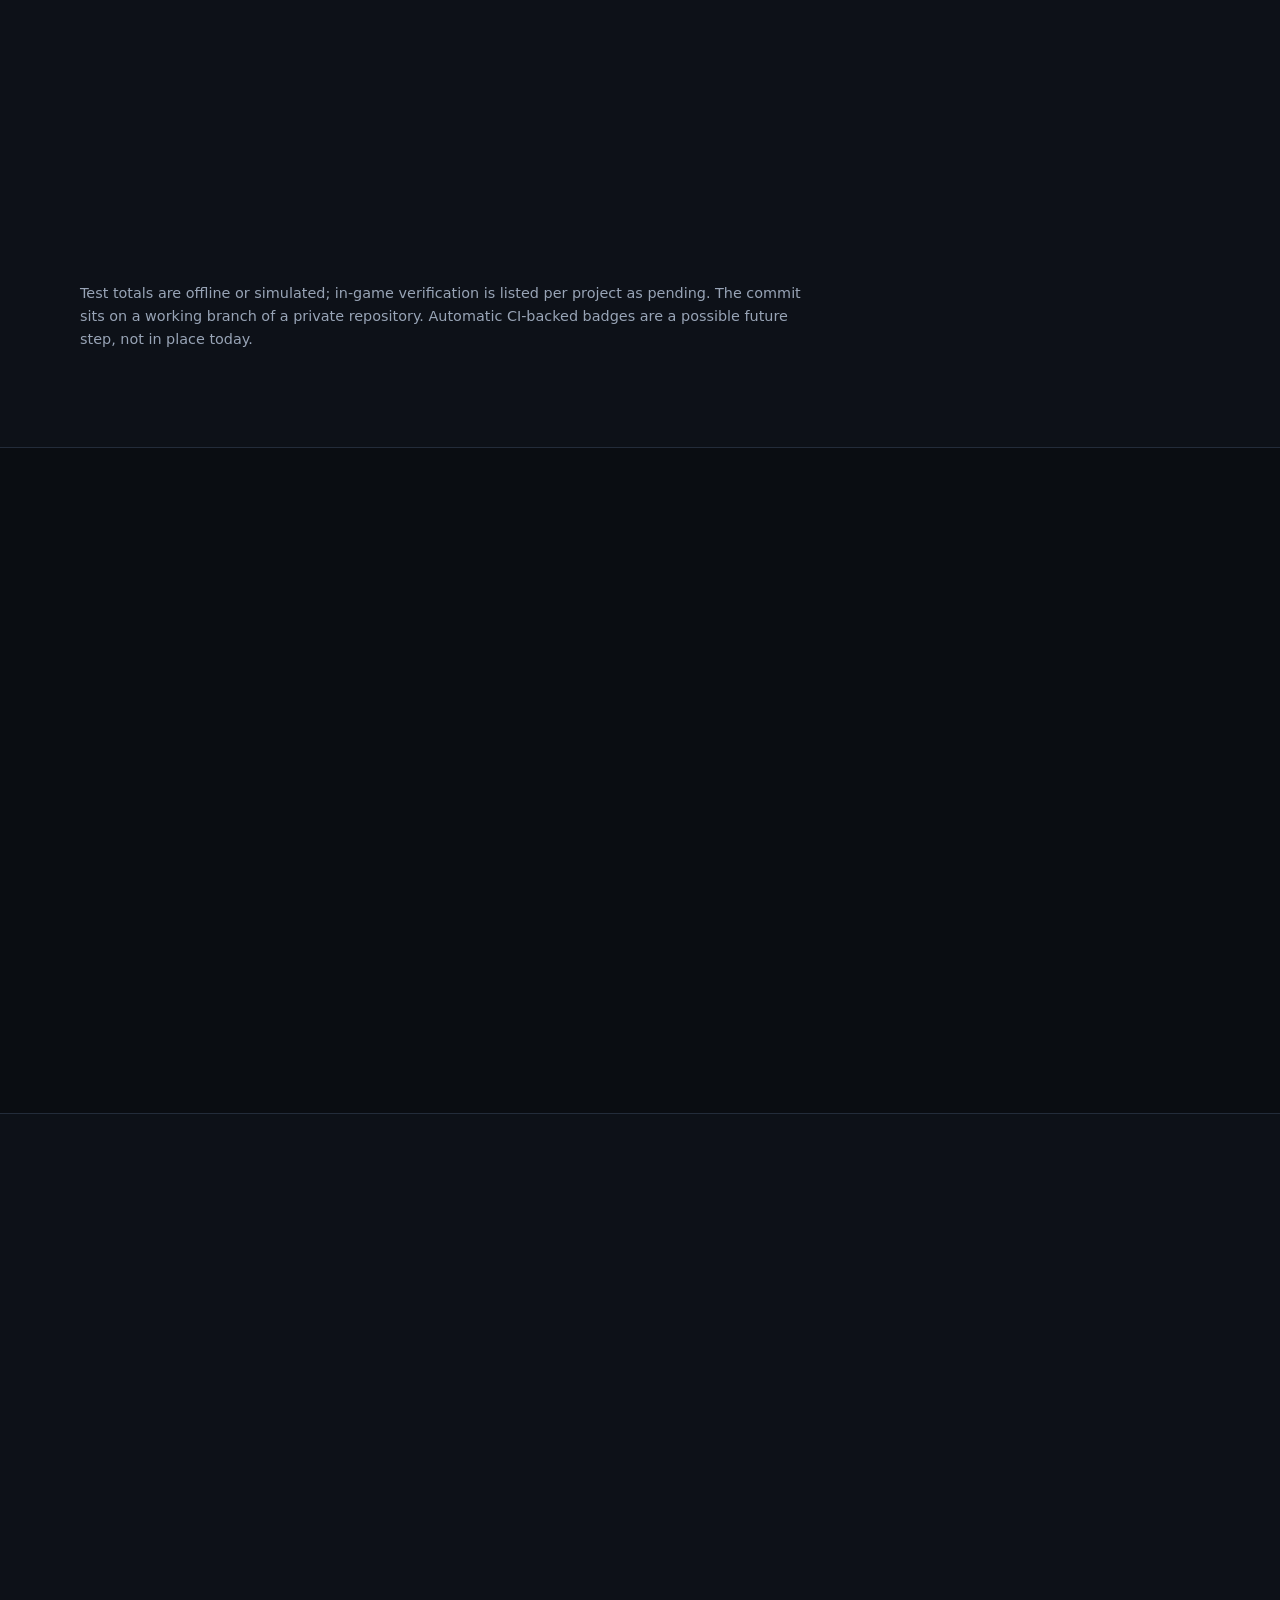
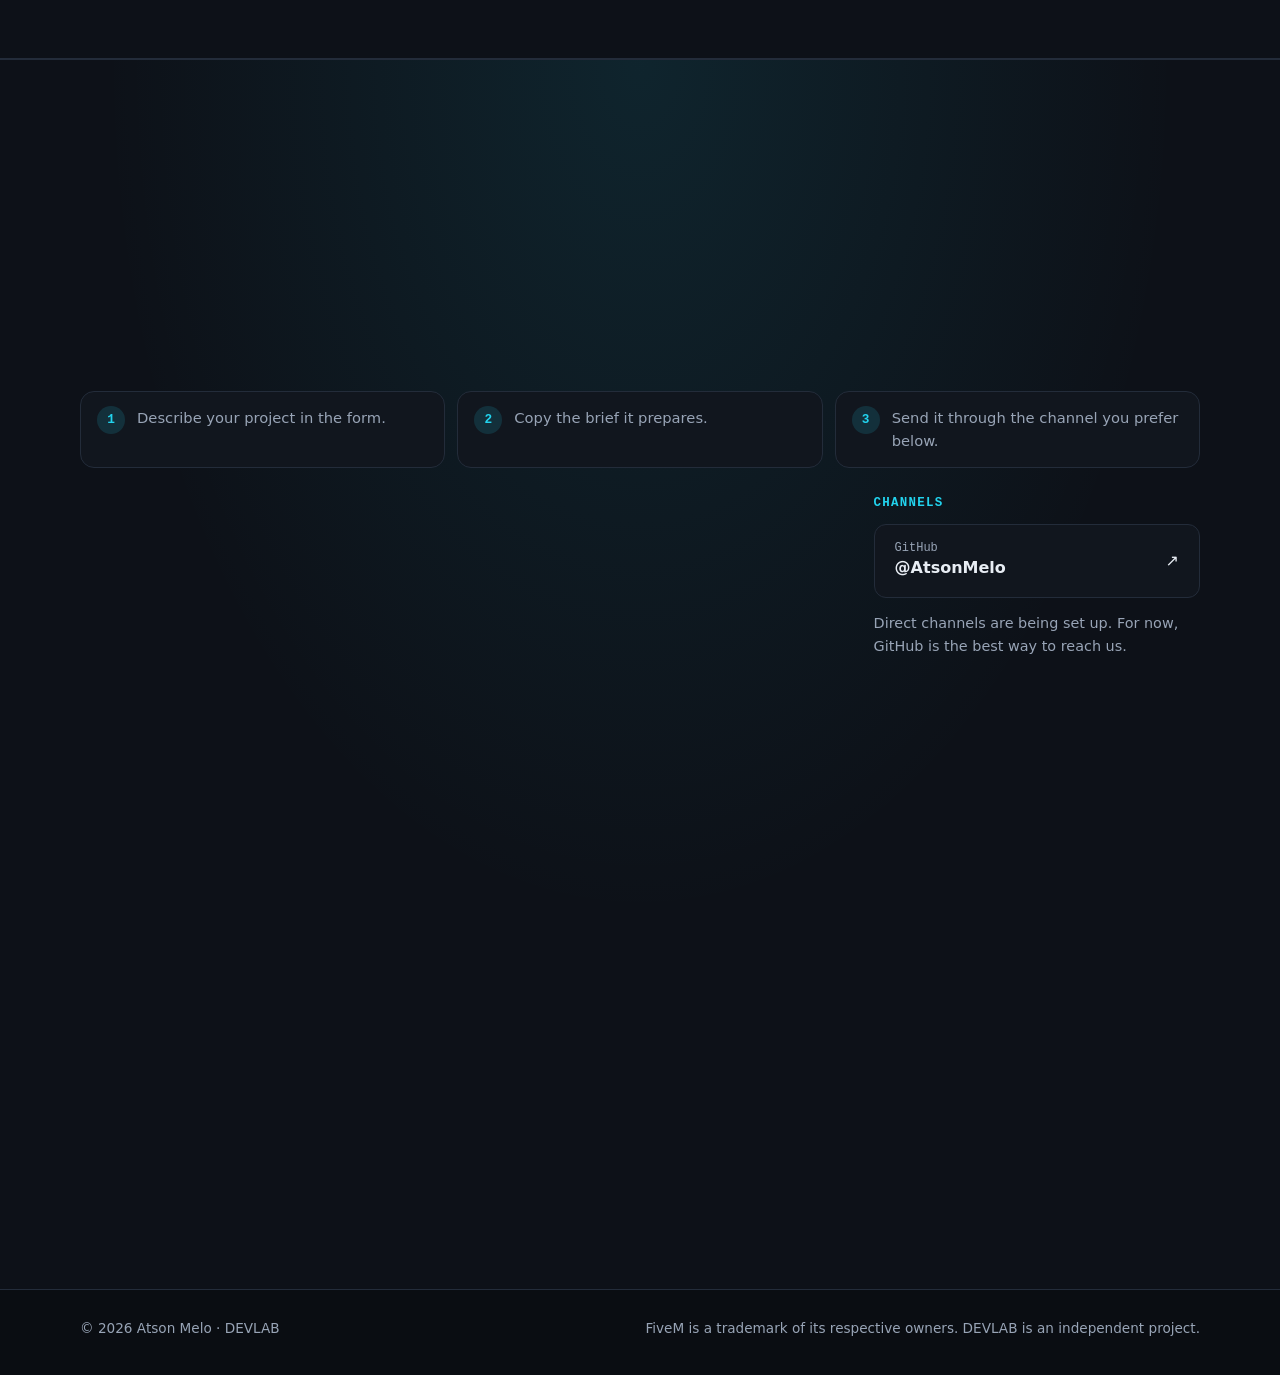
==== commit 643016c3: "feat: Discord commercial channel integration + final security gate Security: demo iframe now sandbox" ====
--- a/index.html
+++ b/index.html
@@ -5,6 +5,7 @@
   <meta name="viewport" content="width=device-width, initial-scale=1">
   <title>DEVLAB — Atson Melo | FiveM Developer</title>
   <meta name="description" content="Custom FiveM resources in Lua, modern NUI interfaces and system integrations. Stability, performance and maintainability, backed by automated tests. By Atson Melo.">
+  <meta http-equiv="Content-Security-Policy" content="default-src 'self'; script-src 'self'; style-src 'self'; img-src 'self' data:; connect-src 'none'; frame-src 'self'; object-src 'none'; base-uri 'none'; form-action 'none'">
   <meta name="theme-color" content="#0a0d12">
   <link rel="canonical" href="https://atsonmelo.github.io/">
   <link rel="icon" href="assets/img/favicon.svg" type="image/svg+xml">
@@ -20,7 +21,7 @@
   <meta name="twitter:card" content="summary_large_image">
 
   <link rel="stylesheet" href="assets/css/styles.css">
-  <script>document.documentElement.classList.add('js')</script>
+  <script src="assets/js/boot.js"></script>
   <script type="application/ld+json">
   {"@context":"https://schema.org","@type":"Person","name":"Atson Melo","jobTitle":"FiveM Developer","url":"https://atsonmelo.github.io/","sameAs":["https://github.com/AtsonMelo"],"knowsAbout":["FiveM","Lua","JavaScript","NUI","Qbox"]}
   </script>
@@ -40,7 +41,7 @@
     </nav>
     <div class="bar-actions">
       <a class="btn small primary bar-cta" href="#quote" data-i18n="nav.quote">Request a quote</a>
-      <button class="lang" id="lang" type="button" aria-label="Language / Idioma" data-lang="en"><span data-l="en">EN</span><i aria-hidden="true">/</i><span data-l="pt">PT</span></button>
+      <button class="lang" id="lang" type="button" aria-label="EN / PT: language / idioma" data-lang="en"><span data-l="en">EN</span><i aria-hidden="true">/</i><span data-l="pt">PT</span></button>
       <button class="burger" id="burger" type="button" aria-label="Menu" aria-expanded="false" aria-controls="nav"><span></span><span></span></button>
     </div>
   </div>
@@ -54,10 +55,11 @@
       <p class="eyebrow"><span class="dot" aria-hidden="true"></span><span data-i18n="hero.eyebrow">Atson Melo — FiveM Developer</span></p>
       <h1><span data-i18n="hero.h1a">FiveM development for servers that</span> <em data-i18n="hero.h1b">go beyond the basics.</em></h1>
       <p class="lead" data-i18n="hero.lead">We build custom Lua resources, modern NUI interfaces and integrations for FiveM servers, focused on stability, performance and maintainability.</p>
-      <p class="stack" aria-label="Stack"><span>Lua</span><span>JavaScript</span><span>NUI</span><span>Automated tests</span></p>
+      <p class="stack"><span>Lua</span><span>JavaScript</span><span>NUI</span><span>Automated tests</span></p>
       <div class="cta-row">
         <a class="btn primary" href="#quote" data-i18n="hero.cta2">Request a quote</a>
         <a class="btn" href="#projects" data-i18n="hero.cta1">View projects</a>
+        <a class="btn discord" href="#contact" rel="noopener" data-discord hidden><span data-i18n="cta.discord">Join Discord</span><span class="ext" aria-hidden="true">↗</span></a>
         <a class="btn ghost" href="https://github.com/AtsonMelo" rel="noopener" data-github>GitHub<span class="ext" aria-hidden="true">↗</span></a>
       </div>
     </div>
@@ -69,7 +71,7 @@
       </figure>
       <div class="float f1">
         <span class="f-label" data-i18n="hero.f1l">Automated tests</span>
-        <strong>1,180 <small>passed · 0 failed</small></strong>
+        <strong>1,180 <small data-i18n="hero.f1s">passed · 0 failed</small></strong>
         <span class="f-note" data-i18n="hero.f1n">offline &amp; simulated · snapshot 2026-10-19</span>
       </div>
       <div class="float f2">
@@ -263,12 +265,12 @@
     </header>
     <div class="ev-table" role="table" aria-label="Evidence">
       <div class="ev-row ev-head" role="row"><span role="columnheader" data-i18n="ev.c1">Item</span><span role="columnheader" data-i18n="ev.c2">Result</span><span role="columnheader" data-i18n="ev.c3">Source</span><span role="columnheader" data-i18n="ev.c4">Date</span></div>
-      <div class="ev-row" role="row"><span role="cell">devlab_core · Lua</span><span role="cell">29 passed, 0 failed</span><span role="cell" data-i18n="ev.s1">Offline suite, simulated natives</span><span role="cell">2026-10-19</span></div>
-      <div class="ev-row" role="row"><span role="cell">devlab_phone · Lua</span><span role="cell">617 passed, 0 failed</span><span role="cell" data-i18n="ev.s1">Offline suite, simulated natives</span><span role="cell">2026-10-19</span></div>
-      <div class="ev-row" role="row"><span role="cell">devlab_character · Lua</span><span role="cell">417 passed, 0 failed</span><span role="cell" data-i18n="ev.s1">Offline suite, simulated natives</span><span role="cell">2026-10-19</span></div>
-      <div class="ev-row" role="row"><span role="cell">devlab_phone · UI unit (Node)</span><span role="cell">5 passed, 0 failed</span><span role="cell" data-i18n="ev.s2">node --test</span><span role="cell">2026-10-19</span></div>
-      <div class="ev-row" role="row"><span role="cell">devlab_phone · UI end-to-end</span><span role="cell">112 passed, 0 failed</span><span role="cell" data-i18n="ev.s3">Headless Chromium, simulated bridge</span><span role="cell">2026-10-19</span></div>
-      <div class="ev-row ev-total" role="row"><span role="cell" data-i18n="ev.total">Total</span><span role="cell">1,180 passed, 0 failed</span><span role="cell" data-i18n="ev.s4">Private repository, commit aa99dd7</span><span role="cell">2026-10-19</span></div>
+      <div class="ev-row" role="row"><span role="cell">devlab_core · Lua</span><span role="cell" data-i18n="ev.rc">29 passed, 0 failed</span><span role="cell" data-i18n="ev.s1">Offline suite, simulated natives</span><span role="cell">2026-10-19</span></div>
+      <div class="ev-row" role="row"><span role="cell">devlab_phone · Lua</span><span role="cell" data-i18n="ev.rp">617 passed, 0 failed</span><span role="cell" data-i18n="ev.s1">Offline suite, simulated natives</span><span role="cell">2026-10-19</span></div>
+      <div class="ev-row" role="row"><span role="cell">devlab_character · Lua</span><span role="cell" data-i18n="ev.rch">417 passed, 0 failed</span><span role="cell" data-i18n="ev.s1">Offline suite, simulated natives</span><span role="cell">2026-10-19</span></div>
+      <div class="ev-row" role="row"><span role="cell">devlab_phone · UI unit (Node)</span><span role="cell" data-i18n="ev.ru">5 passed, 0 failed</span><span role="cell" data-i18n="ev.s2">node --test</span><span role="cell">2026-10-19</span></div>
+      <div class="ev-row" role="row"><span role="cell">devlab_phone · UI end-to-end</span><span role="cell" data-i18n="ev.re">112 passed, 0 failed</span><span role="cell" data-i18n="ev.s3">Headless Chromium, simulated bridge</span><span role="cell">2026-10-19</span></div>
+      <div class="ev-row ev-total" role="row"><span role="cell" data-i18n="ev.total">Total</span><span role="cell" data-i18n="ev.rt">1,180 passed, 0 failed</span><span role="cell" data-i18n="ev.s4">Private repository, commit aa99dd7</span><span role="cell">2026-10-19</span></div>
       <div class="ev-row" role="row"><span role="cell">devlab_core · real FXServer</span><span role="cell" data-i18n="ev.r5">Resource started, JSON log and console command verified</span><span role="cell" data-i18n="ev.s5">Local FXServer, loopback only</span><span role="cell">2026-10-18</span></div>
       <div class="ev-row" role="row"><span role="cell">Qbox PR #780</span><span role="cell" data-i18n="ev.r6">Open, review required, not merged</span><span role="cell"><a href="https://github.com/Qbox-project/qbx_core/pull/780" rel="noopener">GitHub ↗</a></span><span role="cell">2026-10-19</span></div>
     </div>
@@ -322,6 +324,16 @@
       <h2 data-i18n="ct.title">Have a FiveM project in mind? Let’s build it.</h2>
       <p class="sub" data-i18n="ct.sub">Describe what your server needs. The form prepares a clear brief that you send through any available channel.</p>
     </header>
+    <ol class="flow" id="flow-generic" aria-label="How to request">
+      <li><b>1</b><span data-i18n="fl.1">Describe your project in the form.</span></li>
+      <li><b>2</b><span data-i18n="fl.2">Copy the brief it prepares.</span></li>
+      <li><b>3</b><span data-i18n="fl.g3">Send it through the channel you prefer below.</span></li>
+    </ol>
+    <ol class="flow" id="flow-discord" aria-label="How to request via Discord" hidden>
+      <li><b>1</b><span data-i18n="fl.1">Describe your project in the form.</span></li>
+      <li><b>2</b><span data-i18n="fl.2">Copy the brief it prepares.</span></li>
+      <li><b>3</b><span data-i18n="fl.d3">Join the DevLab Discord and paste it in a private thread in #solicitar-orcamento.</span> <a class="btn small primary" href="#" rel="noopener" data-discord data-i18n="cta.discord">Join Discord</a></li>
+    </ol>
     <div class="contact-grid">
       <form class="quote" id="quote" novalidate aria-labelledby="quote-h">
         <h3 id="quote-h" data-i18n="q.title">Request a quote</h3>
@@ -362,7 +374,7 @@
         <p class="privacy" data-i18n="q.privacy">Nothing is sent or stored by this page. The brief is generated in your browser; you choose where to send it.</p>
 
         <div class="brief" id="brief" hidden>
-          <label for="q-brief" data-i18n="q.brief">Your brief (English)</label>
+          <label for="q-brief" data-i18n="q.brief">Your brief: not sent yet (written in English)</label>
           <textarea id="q-brief" rows="10" readonly></textarea>
           <div class="brief-actions" id="brief-actions"></div>
           <p class="note" id="brief-status" role="status" aria-live="polite"></p>
--- a/assets/css/styles.css
+++ b/assets/css/styles.css
@@ -79,7 +79,7 @@
 .float small { font: 500 .78rem var(--mono); color: var(--ok); margin-left: 4px; }
 .f-label { font: 600 .7rem var(--mono); text-transform: uppercase; letter-spacing: .08em; color: var(--muted); }
 .f-note { font-size: .74rem; color: var(--muted); }
-.f1 { left: -14%; bottom: 30%; } .f2 { right: -10%; top: 4%; } .f2 small { color: var(--info); }
+.f1 { left: -18%; bottom: 16%; } .f2 { right: -19%; top: 0; } .f2 small { color: var(--info); }
 .shot-note { position: relative; margin: 20px auto 0; font-size: .78rem; color: var(--muted); text-align: right; }
 
 /* ---------- proof ---------- */
@@ -297,3 +297,22 @@
 }
 @media (prefers-reduced-motion: reduce) { .svc:hover { transform: none; } }
 [hidden] { display: none !important; }
+
+/* mobile hero: stat cards sit below the phone instead of covering it */
+@media (max-width: 760px) {
+  .hero-visual { display: flex; flex-direction: column; align-items: center; gap: 14px; min-height: 0; }
+  .float { position: static; width: min(300px, 100%); }
+  .f1 { order: 2; } .f2 { order: 3; }
+  .glow { top: 0; }
+}
+
+/* contact flow + discord */
+.flow { list-style: none; margin: 0 0 28px; padding: 0; display: grid; grid-template-columns: repeat(3, 1fr); gap: 12px; }
+.flow li { display: flex; align-items: center; gap: 12px; flex-wrap: wrap; background: var(--surface); border: 1px solid var(--line); border-radius: var(--radius); padding: 14px 16px; color: var(--muted); font-size: .92rem; }
+.flow b { flex: none; width: 28px; height: 28px; display: grid; place-items: center; border-radius: 50%; background: color-mix(in srgb, var(--accent) 14%, transparent); color: var(--accent); font: 700 .8rem var(--mono); }
+.btn.discord { border-color: #5865f2; background: color-mix(in srgb, #5865f2 18%, var(--surface)); }
+.btn.discord:hover { border-color: #8b95ff; }
+@media (max-width: 760px) { .flow { grid-template-columns: 1fr; } }
+
+.flow li { align-items: flex-start; }
+.flow li > span { flex: 1 1 180px; }
